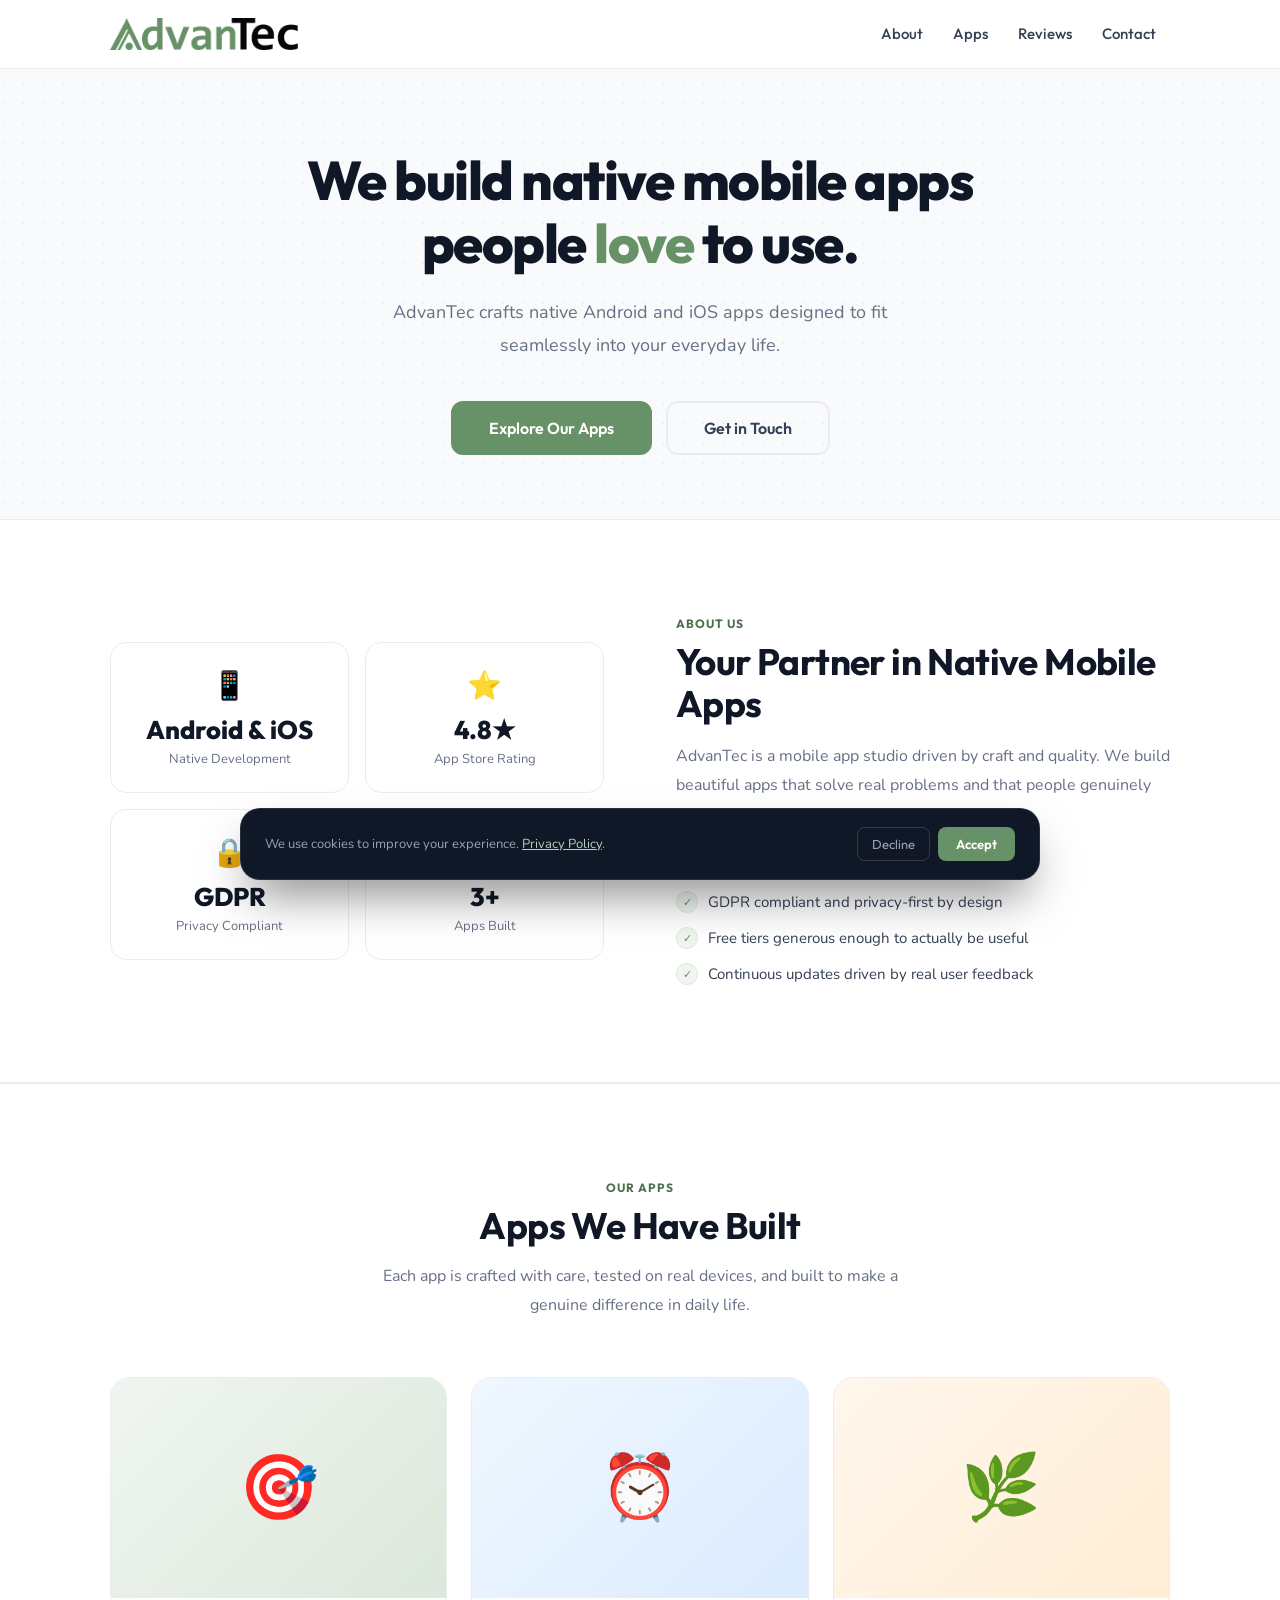
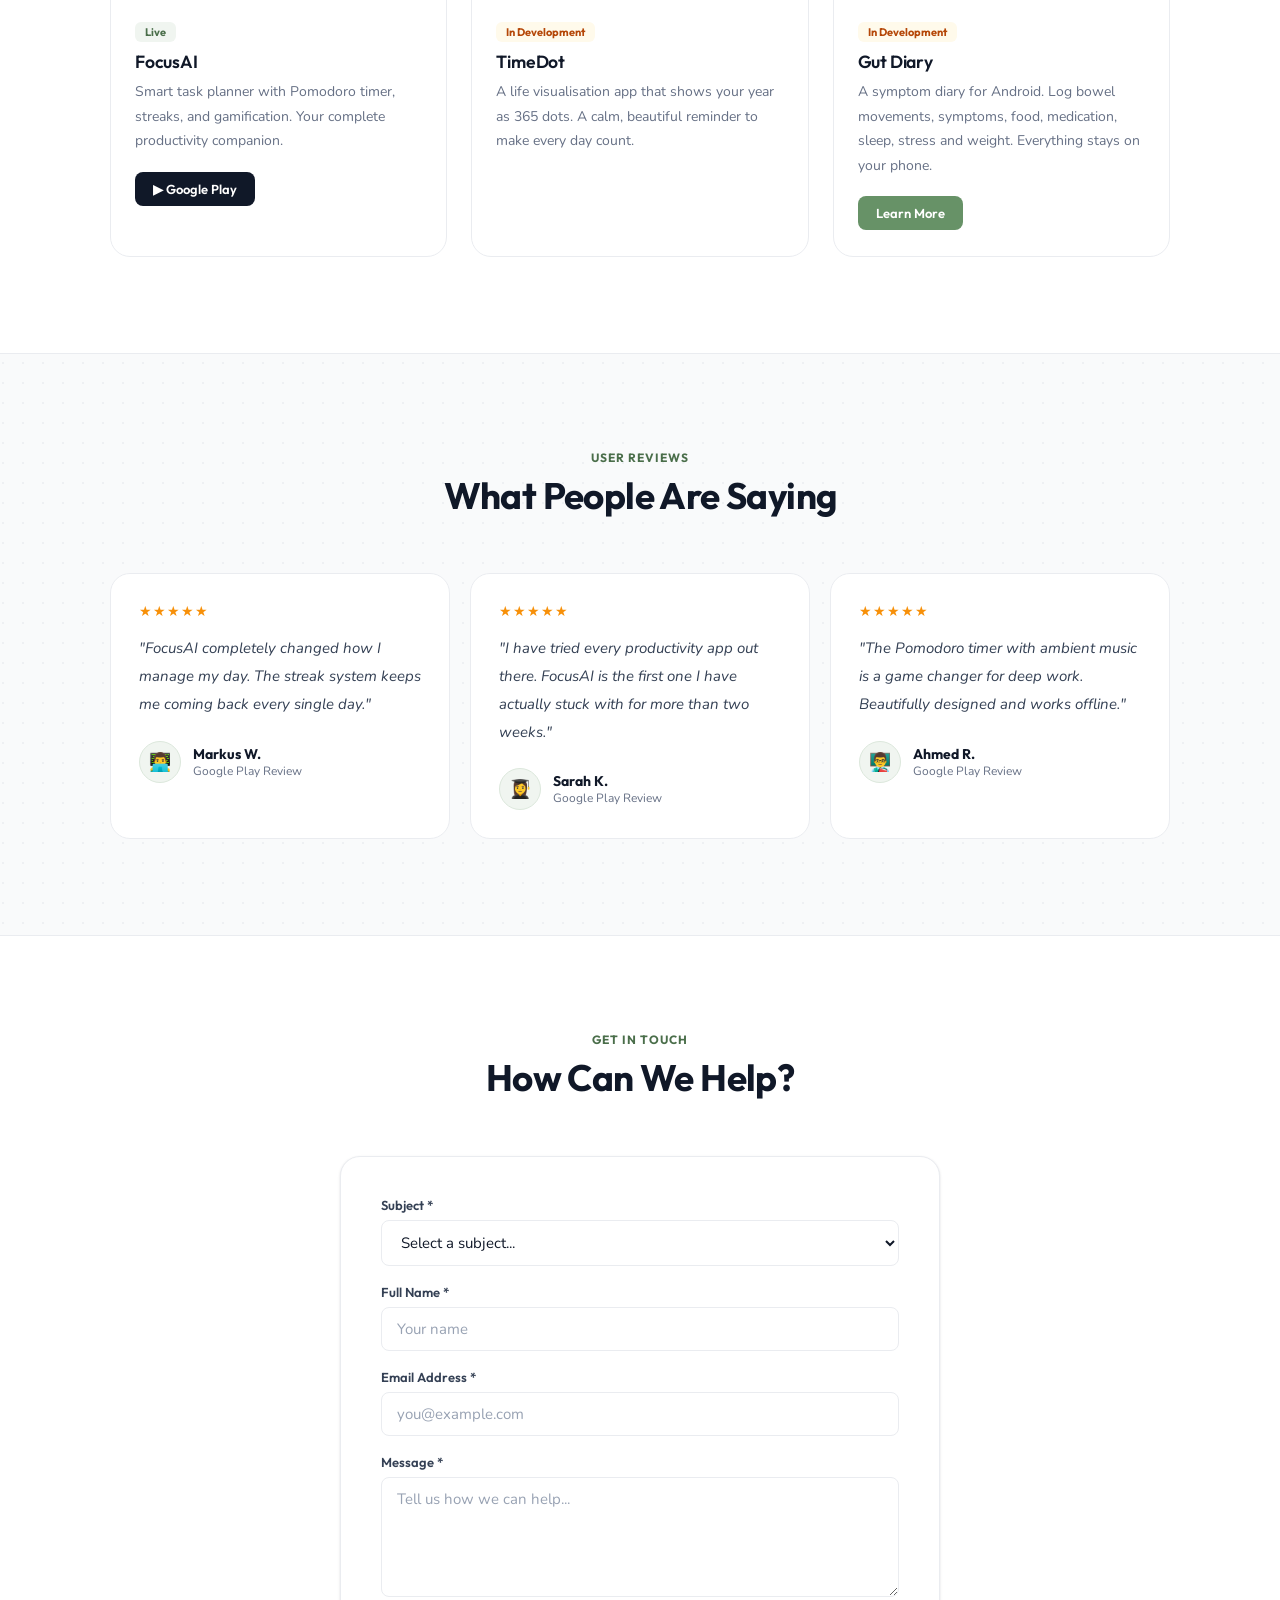
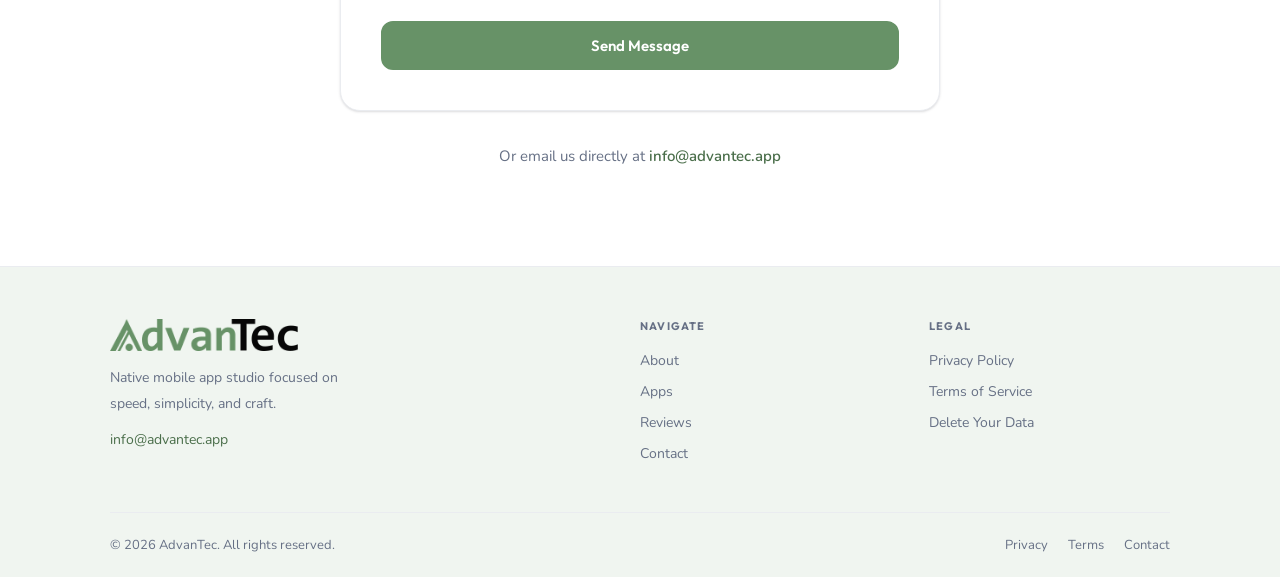
==== index.html @ 4074ecc5 "gutdairy" ====
<!DOCTYPE html>
<html lang="en">
<head>
  <meta charset="UTF-8" />
  <meta name="viewport" content="width=device-width, initial-scale=1.0" />
  <title>AdvanTec — Native Mobile App Development</title>
  <meta name="description" content="AdvanTec builds native Android and iOS mobile apps. From concept to launch, we craft apps people love." />
  <link rel="canonical" href="https://advantec.app/" />
  <meta property="og:type" content="website" />
  <meta property="og:url" content="https://advantec.app/" />
  <meta property="og:title" content="AdvanTec — Native Mobile App Development" />
  <meta property="og:description" content="We build native Android and iOS mobile apps people love." />
  <meta property="og:image" content="https://advantec.app/assets/images/logo.png" />
  <meta name="twitter:card" content="summary_large_image" />
  <link rel="icon" type="image/svg+xml" href="/assets/images/favicon.svg" />
  <link rel="icon" type="image/png" sizes="192x192" href="/assets/images/logo.png" />
  <link rel="apple-touch-icon" href="/assets/images/logo.png" />
  <meta name="theme-color" content="#679267" />
  <link rel="stylesheet" href="assets/css/style.css" />
</head>
<body>

<nav>
  <div class="container">
    <div class="nav-wrap">
      <a href="/" class="logo">
        <img src="assets/images/logo.png" alt="AdvanTec" class="logo-img" />
      </a>
      <ul class="nav-links">
        <li><a href="#about">About</a></li>
        <li><a href="#apps">Apps</a></li>
        <li><a href="#reviews">Reviews</a></li>
        <li><a href="#contact">Contact</a></li>
      </ul>
      <div class="hamburger" id="hamburger"><span></span><span></span><span></span></div>
    </div>
  </div>
</nav>

<div class="mobile-menu" id="mobile-menu">
  <a href="#about">About</a>
  <a href="#apps">Apps</a>
  <a href="#reviews">Reviews</a>
  <a href="#contact">Contact</a>
</div>

<!-- HERO -->
<section class="hero">
  <div class="container">
    <div class="hero-inner">
      <h1 class="fade-up">We build native mobile apps<br>people <em>love</em> to use.</h1>
      <p class="hero-sub fade-up d1">AdvanTec crafts native Android and iOS apps designed to fit seamlessly into your everyday life.</p>
      <div class="hero-actions fade-up d2">
        <a href="#apps" class="btn btn-green btn-lg">Explore Our Apps</a>
        <a href="#contact" class="btn btn-outline btn-lg">Get in Touch</a>
      </div>
    </div>
  </div>
</section>

<!-- ABOUT -->
<section id="about" class="section about-section">
  <div class="container">
    <div class="about-row">
      <div class="slide-in-left">
        <div class="about-visual">
          <div class="about-stat reveal rd1">
            <div class="about-stat-icon">📱</div>
            <div class="about-stat-num">Android & iOS</div>
            <div class="about-stat-label">Native Development</div>
          </div>
          <div class="about-stat reveal rd2">
            <div class="about-stat-icon">⭐</div>
            <div class="about-stat-num">4.8★</div>
            <div class="about-stat-label">App Store Rating</div>
          </div>
          <div class="about-stat reveal rd3">
            <div class="about-stat-icon">🔒</div>
            <div class="about-stat-num">GDPR</div>
            <div class="about-stat-label">Privacy Compliant</div>
          </div>
          <div class="about-stat reveal rd4">
            <div class="about-stat-icon">🚀</div>
            <div class="about-stat-num">3+</div>
            <div class="about-stat-label">Apps Built</div>
          </div>
        </div>
      </div>
      <div class="slide-in-right">
        <span class="section-tag">About Us</span>
        <h2>Your Partner in Native Mobile Apps</h2>
        <p style="margin-top:16px;">AdvanTec is a mobile app studio driven by craft and quality. We build beautiful apps that solve real problems and that people genuinely love using every day.</p>
        <ul class="about-list">
          <li>Native mobile development for Android and iOS</li>
          <li>GDPR compliant and privacy-first by design</li>
          <li>Free tiers generous enough to actually be useful</li>
          <li>Continuous updates driven by real user feedback</li>
        </ul>
      </div>
    </div>
  </div>
</section>

<!-- APPS -->
<section id="apps" class="section" style="background:var(--white);border-top:1px solid var(--border);">
  <div class="container">
    <div class="section-center">
      <span class="section-tag">Our Apps</span>
      <h2>Apps We Have Built</h2>
      <p>Each app is crafted with care, tested on real devices, and built to make a genuine difference in daily life.</p>
    </div>
    <div class="portfolio-grid">

      <div class="portfolio-card reveal rd1">
        <div class="portfolio-img">
          <div class="portfolio-img-placeholder" style="background:linear-gradient(135deg,#f0f5f0,#dce8dc);">🎯</div>
          <div class="portfolio-overlay">
            <a href="https://play.google.com/store/apps/dev?id=AdvanTec" target="_blank" rel="noopener" class="portfolio-link">View on Play Store</a>
          </div>
        </div>
        <div class="portfolio-info">
          <div class="portfolio-badge live">Live</div>
          <h3>FocusAI</h3>
          <p>Smart task planner with Pomodoro timer, streaks, and gamification. Your complete productivity companion.</p>
          <a href="https://play.google.com/store/apps/dev?id=AdvanTec" target="_blank" rel="noopener" class="portfolio-store-btn">▶ Google Play</a>
        </div>
      </div>

      <div class="portfolio-card reveal rd2">
        <div class="portfolio-img">
          <div class="portfolio-img-placeholder" style="background:linear-gradient(135deg,#EFF8FF,#DBEAFE);">⏰</div>
          <div class="portfolio-overlay">
            <span class="portfolio-link">Coming Soon</span>
          </div>
        </div>
        <div class="portfolio-info">
          <div class="portfolio-badge soon">In Development</div>
          <h3>TimeDot</h3>
          <p>A life visualisation app that shows your year as 365 dots. A calm, beautiful reminder to make every day count.</p>
        </div>
      </div>

      <div class="portfolio-card reveal rd3">
        <div class="portfolio-img">
          <div class="portfolio-img-placeholder" style="background:linear-gradient(135deg,#FFF7ED,#FFEDD5);">🌿</div>
          <div class="portfolio-overlay">
            <span class="portfolio-link">Coming Soon</span>
          </div>
        </div>
        <div class="portfolio-info">
          <div class="portfolio-badge soon">In Development</div>
          <h3>Gut Diary</h3>
          <p>A symptom diary for Android. Log bowel movements, symptoms, food, medication, sleep, stress and weight. Everything stays on your phone.</p>
          <a href="/gut-diary/" class="portfolio-store-btn" style="background:var(--green);">Learn More</a>
        </div>
      </div>

    </div>
  </div>
</section>

<!-- REVIEWS -->
<section id="reviews" class="section" style="border-top:1px solid var(--border);">
  <div class="container">
    <div class="section-center">
      <span class="section-tag">User Reviews</span>
      <h2>What People Are Saying</h2>
    </div>
    <div class="reviews-grid">
      <div class="review-card reveal rd1">
        <div class="review-stars">★★★★★</div>
        <p class="review-text">"FocusAI completely changed how I manage my day. The streak system keeps me coming back every single day."</p>
        <div class="review-author">
          <div class="review-avatar">👨‍💻</div>
          <div><div class="review-name">Markus W.</div><div class="review-role">Google Play Review</div></div>
        </div>
      </div>
      <div class="review-card reveal rd2">
        <div class="review-stars">★★★★★</div>
        <p class="review-text">"I have tried every productivity app out there. FocusAI is the first one I have actually stuck with for more than two weeks."</p>
        <div class="review-author">
          <div class="review-avatar">👩‍🎓</div>
          <div><div class="review-name">Sarah K.</div><div class="review-role">Google Play Review</div></div>
        </div>
      </div>
      <div class="review-card reveal rd3">
        <div class="review-stars">★★★★★</div>
        <p class="review-text">"The Pomodoro timer with ambient music is a game changer for deep work. Beautifully designed and works offline."</p>
        <div class="review-author">
          <div class="review-avatar">👨‍🏫</div>
          <div><div class="review-name">Ahmed R.</div><div class="review-role">Google Play Review</div></div>
        </div>
      </div>
    </div>
  </div>
</section>

<!-- CONTACT -->
<section id="contact" class="section" style="background:var(--white);border-top:1px solid var(--border);">
  <div class="container">
    <div class="section-center">
      <span class="section-tag">Get in Touch</span>
      <h2>How Can We Help?</h2>
    </div>
    <div class="contact-grid" style="grid-template-columns:1fr;max-width:600px;margin:0 auto;">
      <div class="form-box reveal rd1">
        <form data-form="contact" action="https://formspree.io/f/xbgjgobg" method="POST" novalidate>
          <div class="form-group">
            <label class="form-label">Subject *</label>
            <select class="form-control" name="topic" required>
              <option value="">Select a subject...</option>
              <option value="Hire Us - App Development">Hire Us to Develop Your App</option>
              <option value="App Support / Query">Contact Us Regarding Our App</option>
              <option value="Bug Report">Report a Bug</option>
              <option value="General Inquiry">General Inquiry</option>
            </select>
          </div>
          <div class="form-group">
            <label class="form-label">Full Name *</label>
            <input class="form-control" type="text" name="name" placeholder="Your name" required />
          </div>
          <div class="form-group">
            <label class="form-label">Email Address *</label>
            <input class="form-control" type="email" name="email" placeholder="you@example.com" required />
          </div>
          <div class="form-group">
            <label class="form-label">Message *</label>
            <textarea class="form-control" name="message" placeholder="Tell us how we can help..." required></textarea>
          </div>
          <button type="submit" class="btn btn-green" style="width:100%;justify-content:center;padding:13px;">Send Message</button>
          <div class="form-success">Message sent! We will reply within 1 business day.</div>
        </form>
      </div>
    </div>
    <p style="text-align:center;margin-top:32px;font-size:15px;">Or email us directly at <a href="mailto:info@advantec.app" style="color:var(--green-dark);font-weight:600;">info@advantec.app</a></p>
  </div>
</section>

<!-- FOOTER -->
<footer>
  <div class="container">
    <div class="footer-grid">
      <div class="footer-brand">
        <div class="logo"><img src="assets/images/logo.png" alt="AdvanTec" class="logo-img" /></div>
        <p>Native mobile app studio focused on speed, simplicity, and craft.</p>
        <a href="mailto:info@advantec.app" class="footer-email-link">info@advantec.app</a>
      </div>
      <div class="footer-col">
        <h5>Navigate</h5>
        <ul>
          <li><a href="#about">About</a></li>
          <li><a href="#apps">Apps</a></li>
          <li><a href="#reviews">Reviews</a></li>
          <li><a href="#contact">Contact</a></li>
        </ul>
      </div>
      <div class="footer-col">
        <h5>Legal</h5>
        <ul>
          <li><a href="privacy.html">Privacy Policy</a></li>
          <li><a href="terms.html">Terms of Service</a></li>
          <li><a href="delete-data.html">Delete Your Data</a></li>
        </ul>
      </div>
    </div>
    <div class="footer-bottom">
      <p>&copy; 2026 AdvanTec. All rights reserved.</p>
      <div class="footer-links">
        <a href="privacy.html">Privacy</a>
        <a href="terms.html">Terms</a>
        <a href="#contact">Contact</a>
      </div>
    </div>
  </div>
</footer>

<div class="cookie-banner hidden" id="cookie-banner">
  <p class="cookie-text">We use cookies to improve your experience. <a href="privacy.html">Privacy Policy</a>.</p>
  <div class="cookie-actions">
    <button class="cookie-decline" id="cookie-decline">Decline</button>
    <button class="cookie-accept" id="cookie-accept">Accept</button>
  </div>
</div>
<button class="back-to-top" id="back-to-top" aria-label="Back to top">↑</button>
<script src="assets/js/main.js"></script>
</body>
</html>
---- assets/css/style.css ----
@import url('https://fonts.googleapis.com/css2?family=Outfit:wght@300;400;500;600;700;800;900&family=Nunito:wght@300;400;500;600&display=swap');

:root {
  --green:      #679267;
  --green-dark: #4a6e4a;
  --green-50:   #f0f5f0;
  --green-100:  #dce8dc;
  --green-200:  #b5d1b5;
  --white:      #FFFFFF;
  --gray-50:    #F9FAFB;
  --gray-100:   #F2F4F7;
  --gray-200:   #EAECF0;
  --gray-300:   #D0D5DD;
  --gray-400:   #98A2B3;
  --gray-500:   #667085;
  --gray-700:   #344054;
  --gray-900:   #101828;
  --text:       #101828;
  --text-2:     #344054;
  --muted:      #667085;
  --border:     #EAECF0;
  --shadow:     0 1px 3px rgba(16,24,40,.1), 0 1px 2px rgba(16,24,40,.06);
  --shadow-md:  0 4px 8px -2px rgba(16,24,40,.1), 0 2px 4px -2px rgba(16,24,40,.06);
  --shadow-lg:  0 12px 16px -4px rgba(16,24,40,.08), 0 4px 6px -2px rgba(16,24,40,.03);
  --shadow-xl:  0 20px 24px -4px rgba(16,24,40,.08);
  --font-h: 'Outfit', sans-serif;
  --font-b: 'Nunito', sans-serif;
  --ease: .22s cubic-bezier(.4,0,.2,1);
  --r: 12px;
  --r-lg: 20px;
}

*, *::before, *::after { box-sizing: border-box; margin: 0; padding: 0; }
html { scroll-behavior: smooth; }
body {
  font-family: var(--font-b); color: var(--text); background: var(--gray-50); -webkit-font-smoothing: antialiased; overflow-x: hidden;
  background-image: url("data:image/svg+xml,%3Csvg width='20' height='20' viewBox='0 0 20 20' xmlns='http://www.w3.org/2000/svg'%3E%3Cg fill='%2394a3b8' fill-opacity='0.15' fill-rule='evenodd'%3E%3Ccircle cx='3' cy='3' r='1'/%3E%3C/g%3E%3C/svg%3E");
}
a { text-decoration: none; color: inherit; }
button { cursor: pointer; border: none; background: none; font-family: inherit; }
img { max-width: 100%; height: auto; display: block; }
ul { list-style: none; }

h1, h2, h3, h4 { font-family: var(--font-h); line-height: 1.15; }
h1 { font-size: clamp(2.2rem, 5vw, 3.4rem); font-weight: 800; letter-spacing: -1.5px; }
h2 { font-size: clamp(1.6rem, 3vw, 2.3rem); font-weight: 700; letter-spacing: -.6px; }
h3 { font-size: 1.15rem; font-weight: 600; letter-spacing: -.2px; }
p  { color: var(--muted); line-height: 1.85; }

.container { max-width: 1140px; margin: 0 auto; padding: 0 40px; }
.section    { padding: 96px 0; }

/* BUTTONS */
.btn {
  display: inline-flex; align-items: center; gap: 7px;
  font-family: var(--font-h); font-weight: 600; font-size: 15px;
  padding: 12px 26px; border-radius: var(--r);
  border: 2px solid transparent; transition: var(--ease); white-space: nowrap;
}
.btn-lg { padding: 15px 36px; font-size: 16px; }
.btn-green { background: var(--green); color: #fff; border-color: var(--green); }
.btn-green:hover { background: var(--green-dark); border-color: var(--green-dark); transform: translateY(-1px); box-shadow: 0 6px 18px rgba(103,146,103,.28); }
.btn-outline { background: transparent; color: var(--text-2); border-color: var(--border); }
.btn-outline:hover { background: var(--gray-50); border-color: var(--gray-300); transform: translateY(-1px); }
.btn-ghost-white { background: rgba(255,255,255,.12); color: #fff; border-color: rgba(255,255,255,.3); }
.btn-ghost-white:hover { background: rgba(255,255,255,.22); border-color: rgba(255,255,255,.5); }
.btn-white { background: #fff; color: var(--text); border-color: #fff; }
.btn-white:hover { background: var(--gray-50); transform: translateY(-1px); }
.btn-sm { padding: 8px 18px; font-size: 13px; }
.nav-download { white-space: nowrap; }

/* KEY POINTS (delete-data page) */
.key-points { background: var(--green-50); border: 1px solid var(--green-100); border-radius: var(--r); padding: 24px 28px; margin: 28px 0 12px; }
.key-points h3 { color: var(--green-dark); margin-bottom: 12px; }
.key-points ul { padding-left: 20px; list-style: disc; }
.key-points li { color: var(--text-2); line-height: 1.8; font-size: 15px; }

/* SECTION TAG */
.section-tag {
  font-family: var(--font-h); font-size: 12px; font-weight: 700;
  color: var(--green-dark); text-transform: uppercase;
  letter-spacing: 1px; margin-bottom: 10px; display: block;
}
.section-center { text-align: center; margin-bottom: 56px; }
.section-center p { max-width: 520px; margin: 14px auto 0; }

/* NAV */
nav {
  position: sticky; top: 0; z-index: 200;
  background: rgba(255,255,255,.96);
  backdrop-filter: blur(16px);
  border-bottom: 1px solid var(--border);
  transition: box-shadow var(--ease);
}
nav.scrolled { box-shadow: var(--shadow); }
.nav-wrap { display: flex; align-items: center; justify-content: space-between; height: 68px; }
.logo { display: flex; align-items: center; gap: 10px; }
.logo-mark { width: 36px; height: 36px; background: var(--green); border-radius: 9px; display: flex; align-items: center; justify-content: center; font-family: var(--font-h); font-weight: 900; font-size: 13px; color: #fff; letter-spacing: -.5px; flex-shrink: 0; }
.logo-img { height: 32px; width: auto; }
.logo-text { font-family: var(--font-h); font-size: 19px; font-weight: 800; color: var(--text); letter-spacing: -.4px; }
.nav-links { display: flex; align-items: center; gap: 2px; }
.nav-links a { font-family: var(--font-h); font-size: 15px; font-weight: 500; color: var(--text-2); padding: 7px 14px; border-radius: 8px; transition: var(--ease); }
.nav-links a:hover, .nav-links a.active { color: var(--green-dark); background: var(--green-50); }
.hamburger { display: none; flex-direction: column; gap: 5px; padding: 6px; }
.hamburger span { display: block; width: 22px; height: 2px; background: var(--gray-700); border-radius: 2px; transition: var(--ease); }
.hamburger.open span:nth-child(1) { transform: translateY(7px) rotate(45deg); }
.hamburger.open span:nth-child(2) { opacity: 0; }
.hamburger.open span:nth-child(3) { transform: translateY(-7px) rotate(-45deg); }
.mobile-menu { display: none; flex-direction: column; position: fixed; top: 68px; left: 0; right: 0; background: #fff; border-bottom: 1px solid var(--border); padding: 16px 40px 24px; gap: 4px; z-index: 199; box-shadow: var(--shadow-lg); }
.mobile-menu.open { display: flex; }
.mobile-menu a { font-family: var(--font-h); font-size: 16px; font-weight: 500; color: var(--text-2); padding: 11px 14px; border-radius: 8px; transition: var(--ease); }
.mobile-menu a:hover { color: var(--green-dark); background: var(--green-50); }

/* HERO */
.hero { padding: 80px 0 64px; }
.hero-inner { max-width: 680px; margin: 0 auto; text-align: center; }
.hero h1 { margin-bottom: 22px; }
.hero h1 em { color: var(--green); font-style: normal; }
.hero-sub { font-size: 18px; line-height: 1.8; margin: 0 auto 40px; max-width: 540px; }
.hero-actions { display: flex; gap: 14px; flex-wrap: wrap; justify-content: center; }

/* SKETCH BORDER (Clixade style) */
.sketch-border {
  border: 2px solid #e2e8f0; border-radius: 1rem;
  box-shadow: 4px 4px 0px 0px #f1f5f9; transition: all 0.2s ease;
}
.sketch-border:hover {
  transform: translate(-2px, -2px);
  box-shadow: 6px 6px 0px 0px var(--green);
  border-color: var(--green);
}

/* ABOUT SECTION */
.about-section { background: var(--white); border-top: 1px solid var(--border); border-bottom: 1px solid var(--border); }
.about-row { display: grid; grid-template-columns: 1fr 1fr; gap: 72px; align-items: center; }
.about-list { display: flex; flex-direction: column; gap: 12px; margin-top: 24px; }
.about-list li { display: flex; align-items: flex-start; gap: 10px; font-size: 15px; color: var(--text-2); line-height: 1.6; }
.about-list li::before { content: '✓'; width: 22px; height: 22px; background: var(--green-50); border: 1px solid var(--green-100); border-radius: 50%; display: flex; align-items: center; justify-content: center; font-size: 11px; color: var(--green); flex-shrink: 0; margin-top: 1px; }

/* ABOUT VISUAL */
.about-visual { display: grid; grid-template-columns: 1fr 1fr; gap: 16px; }
.about-stat {
  background: var(--white); border: 1px solid var(--border); border-radius: 16px;
  padding: 24px; text-align: center; transition: var(--ease);
}
.about-stat:hover { border-color: var(--green-100); box-shadow: var(--shadow-md); }
.about-stat-icon { font-size: 28px; margin-bottom: 8px; }
.about-stat-num { font-family: var(--font-h); font-size: 1.6rem; font-weight: 800; color: var(--text); }
.about-stat-label { font-size: 13px; color: var(--muted); margin-top: 4px; }

/* PORTFOLIO */
.portfolio-grid { display: grid; grid-template-columns: repeat(3, 1fr); gap: 24px; }
.portfolio-card { background: #fff; border: 1px solid var(--border); border-radius: 20px; overflow: hidden; transition: var(--ease); }
.portfolio-card:hover { border-color: var(--green-100); box-shadow: var(--shadow-xl); transform: translateY(-4px); }
.portfolio-img { position: relative; overflow: hidden; height: 220px; }
.portfolio-img img { width: 100%; height: 100%; object-fit: cover; display: block; transition: transform 0.4s ease; }
.portfolio-card:hover .portfolio-img img { transform: scale(1.04); }
.portfolio-img-placeholder { width: 100%; height: 100%; display: flex; align-items: center; justify-content: center; font-size: 64px; }
.portfolio-overlay { position: absolute; inset: 0; background: rgba(103,146,103,0.85); display: flex; align-items: center; justify-content: center; opacity: 0; transition: opacity 0.3s ease; }
.portfolio-card:hover .portfolio-overlay { opacity: 1; }
.portfolio-link { color: #fff; font-family: var(--font-h); font-size: 14px; font-weight: 700; padding: 10px 22px; border: 2px solid rgba(255,255,255,0.6); border-radius: 8px; transition: var(--ease); }
.portfolio-link:hover { background: rgba(255,255,255,0.15); }
.portfolio-info { padding: 22px 24px 26px; }
.portfolio-badge { display: inline-block; font-size: 11px; font-weight: 700; font-family: var(--font-h); padding: 3px 10px; border-radius: 6px; margin-bottom: 10px; }
.portfolio-badge.live { background: var(--green-50); color: var(--green-dark); }
.portfolio-badge.soon { background: #FFFAEB; color: #B54708; }
.portfolio-info h3 { font-size: 1.1rem; margin-bottom: 8px; }
.portfolio-info p { font-size: 14px; line-height: 1.75; margin-bottom: 18px; }
.portfolio-store-btn { display: inline-flex; align-items: center; gap: 8px; background: var(--gray-900); color: #fff; border: none; border-radius: 8px; padding: 9px 18px; font-family: var(--font-h); font-size: 13px; font-weight: 600; transition: var(--ease); }
.portfolio-store-btn:hover { background: var(--green-dark); transform: translateY(-1px); box-shadow: 0 4px 12px rgba(103,146,103,0.3); }

/* REVIEWS */
.reviews-grid { display: grid; grid-template-columns: repeat(3, 1fr); gap: 20px; }
.review-card { background: var(--white); border: 1px solid var(--border); border-radius: var(--r-lg); padding: 28px; transition: var(--ease); }
.review-card:hover { border-color: var(--green-100); box-shadow: var(--shadow-md); }
.review-stars { color: #F79009; font-size: 14px; letter-spacing: 1px; margin-bottom: 14px; }
.review-text { font-size: 15px; line-height: 1.85; color: var(--text-2); margin-bottom: 22px; font-style: italic; }
.review-author { display: flex; align-items: center; gap: 12px; }
.review-avatar { width: 42px; height: 42px; border-radius: 50%; background: var(--green-50); border: 1.5px solid var(--green-100); display: flex; align-items: center; justify-content: center; font-size: 18px; }
.review-name { font-family: var(--font-h); font-size: 14px; font-weight: 700; color: var(--text); }
.review-role { font-size: 12px; color: var(--muted); }

/* CONTACT */
.contact-grid { display: grid; grid-template-columns: 1fr 1fr; gap: 32px; }
.form-box { background: #fff; border: 1px solid var(--border); border-radius: var(--r-lg); padding: 40px; box-shadow: var(--shadow); }
.form-box-title { font-family: var(--font-h); font-size: 1.2rem; font-weight: 700; color: var(--text); margin-bottom: 6px; }
.form-box-sub { font-size: 14px; color: var(--muted); margin-bottom: 28px; }
.form-group { margin-bottom: 18px; }
.form-label { display: block; font-size: 13px; font-weight: 600; color: var(--text-2); margin-bottom: 7px; font-family: var(--font-h); }
.form-control { width: 100%; padding: 11px 15px; background: #fff; border: 1.5px solid var(--border); border-radius: 8px; color: var(--text); font-size: 15px; font-family: var(--font-b); transition: var(--ease); }
.form-control:focus { outline: none; border-color: var(--green); box-shadow: 0 0 0 3px var(--green-50); }
.form-control::placeholder { color: var(--gray-400); }
textarea.form-control { resize: vertical; min-height: 120px; }
.form-success { display: none; margin-top: 14px; padding: 13px 16px; background: var(--green-50); border: 1px solid var(--green-100); border-radius: 8px; font-size: 14px; color: var(--green-dark); font-weight: 500; }

/* FOOTER */
footer { background: var(--green-50); color: var(--text); padding: 52px 0 0; border-top: 1px solid var(--border); }
.footer-grid { display: grid; grid-template-columns: 2fr 1fr 1fr; gap: 48px; padding-bottom: 48px; }
.footer-brand p { font-size: 14px; color: var(--muted); margin-top: 14px; line-height: 1.8; max-width: 260px; }
.footer-email-link { display: inline-flex; align-items: center; gap: 7px; font-size: 14px; color: var(--green-dark); margin-top: 14px; transition: var(--ease); }
.footer-email-link:hover { color: var(--green); }
.footer-col h5 { font-family: var(--font-h); font-size: 11px; font-weight: 700; color: var(--muted); text-transform: uppercase; letter-spacing: 1.2px; margin-bottom: 16px; }
.footer-col ul { display: flex; flex-direction: column; gap: 9px; }
.footer-col ul a { font-size: 14px; color: var(--gray-500); transition: color var(--ease); }
.footer-col ul a:hover { color: var(--green-dark); }
.footer-bottom { border-top: 1px solid var(--border); padding: 20px 0; display: flex; justify-content: space-between; align-items: center; flex-wrap: wrap; gap: 12px; }
.footer-bottom p { font-size: 13px; color: var(--muted); }
.footer-links { display: flex; gap: 20px; }
.footer-links a { font-size: 13px; color: var(--gray-500); transition: color var(--ease); }
.footer-links a:hover { color: var(--green-dark); }

/* COOKIE */
.cookie-banner { position: fixed; bottom: 20px; left: 50%; transform: translateX(-50%); width: calc(100% - 40px); max-width: 800px; background: var(--gray-900); border: 1px solid rgba(255,255,255,.1); border-radius: var(--r-lg); padding: 18px 24px; display: flex; align-items: center; gap: 20px; box-shadow: 0 24px 48px -12px rgba(0,0,0,.5); z-index: 9999; flex-wrap: wrap; animation: slideUp .4s ease both; }
.cookie-banner.hidden { display: none; }
@keyframes slideUp { from { opacity: 0; transform: translate(-50%, 16px); } to { opacity: 1; transform: translate(-50%, 0); } }
.cookie-text { flex: 1; font-size: 13px; color: var(--gray-400); min-width: 180px; line-height: 1.7; }
.cookie-text a { color: var(--green-200); text-decoration: underline; }
.cookie-actions { display: flex; gap: 8px; flex-shrink: 0; }
.cookie-accept { background: var(--green); color: #fff; border: none; border-radius: 8px; padding: 8px 18px; font-family: var(--font-h); font-size: 13px; font-weight: 600; cursor: pointer; transition: var(--ease); }
.cookie-accept:hover { background: var(--green-dark); }
.cookie-decline { background: transparent; color: var(--gray-400); border: 1px solid rgba(255,255,255,.15); border-radius: 8px; padding: 8px 14px; font-family: var(--font-h); font-size: 13px; cursor: pointer; transition: var(--ease); }
.cookie-decline:hover { color: #fff; }

/* BACK TO TOP */
.back-to-top { position: fixed; bottom: 24px; right: 24px; width: 44px; height: 44px; background: var(--green); color: #fff; border-radius: 50%; border: none; font-size: 18px; cursor: pointer; box-shadow: 0 4px 14px rgba(103,146,103,.4); z-index: 500; opacity: 0; pointer-events: none; transform: translateY(8px); transition: opacity .3s ease, transform .3s ease, background var(--ease); display: flex; align-items: center; justify-content: center; }
.back-to-top.visible { opacity: 1; pointer-events: all; transform: translateY(0); }
.back-to-top:hover { background: var(--green-dark); transform: translateY(-2px); }

/* ANIMATIONS */
.reveal { opacity: 0; transform: translateY(28px); transition: opacity .6s ease, transform .6s ease; }
.reveal.visible { opacity: 1; transform: translateY(0); }
.rd1 { transition-delay: .06s; } .rd2 { transition-delay: .12s; } .rd3 { transition-delay: .18s; } .rd4 { transition-delay: .24s; }
.fade-up { animation: fadeUp .7s cubic-bezier(.4,0,.2,1) both; }
.d1 { animation-delay: .08s; } .d2 { animation-delay: .16s; } .d3 { animation-delay: .24s; }
@keyframes fadeUp { from { opacity: 0; transform: translateY(28px); } to { opacity: 1; transform: translateY(0); } }

/* SLIDE-IN ANIMATIONS (Clixade style about) */
.slide-in-left { opacity: 0; transform: translateX(-40px); transition: opacity .7s ease, transform .7s ease; }
.slide-in-right { opacity: 0; transform: translateX(40px); transition: opacity .7s ease, transform .7s ease; }
.slide-in-left.visible, .slide-in-right.visible { opacity: 1; transform: translateX(0); }

/* LEGAL PAGES */
.legal { max-width: 800px; margin: 0 auto; padding: 72px 40px 96px; }
.legal h1 { margin-bottom: 8px; }
.legal .meta { font-size: 14px; color: var(--muted); margin-bottom: 48px; display: block; }
.legal h2 { font-size: 1.2rem; margin-top: 44px; margin-bottom: 12px; padding-top: 32px; border-top: 1px solid var(--border); }
.legal h3 { font-size: 1rem; font-weight: 600; margin-top: 20px; margin-bottom: 8px; color: var(--text); }
.legal p { font-size: 15px; line-height: 1.9; margin-bottom: 12px; }
.legal ul { padding-left: 20px; margin-bottom: 14px; display: flex; flex-direction: column; gap: 6px; }
.legal li { font-size: 15px; line-height: 1.8; color: var(--muted); }
.legal a { color: var(--green-dark); text-decoration: underline; text-underline-offset: 3px; }
.legal strong { color: var(--text); }

/* DELETE DATA PAGE */
.delete-section { max-width: 680px; margin: 0 auto; }

/* PAGE HERO */
.page-hero { padding: 80px 0 68px; border-bottom: 1px solid var(--border); background: var(--white); }
.page-hero h1 { margin-bottom: 16px; }
.page-hero p { font-size: 17px; max-width: 520px; }

/* RESPONSIVE */
@media (max-width: 1000px) {
  .container { padding: 0 24px; }
  .nav-links { display: none; }
  .hamburger { display: flex; }
  .nav-download { display: none; }
  .about-row { grid-template-columns: 1fr; gap: 40px; }
  .portfolio-grid { grid-template-columns: 1fr 1fr; }
  .reviews-grid { grid-template-columns: 1fr 1fr; }
  .contact-grid { grid-template-columns: 1fr; }
  .footer-grid { grid-template-columns: 1fr 1fr; gap: 32px; }
}
@media (max-width: 640px) {
  .hero { padding: 64px 0 48px; }
  .hero-actions { flex-direction: column; }
  .hero-actions .btn { justify-content: center; }
  .portfolio-grid { grid-template-columns: 1fr; }
  .reviews-grid { grid-template-columns: 1fr; }
  .footer-grid { grid-template-columns: 1fr; }
  .section { padding: 64px 0; }
  .about-visual { grid-template-columns: 1fr 1fr; }
}
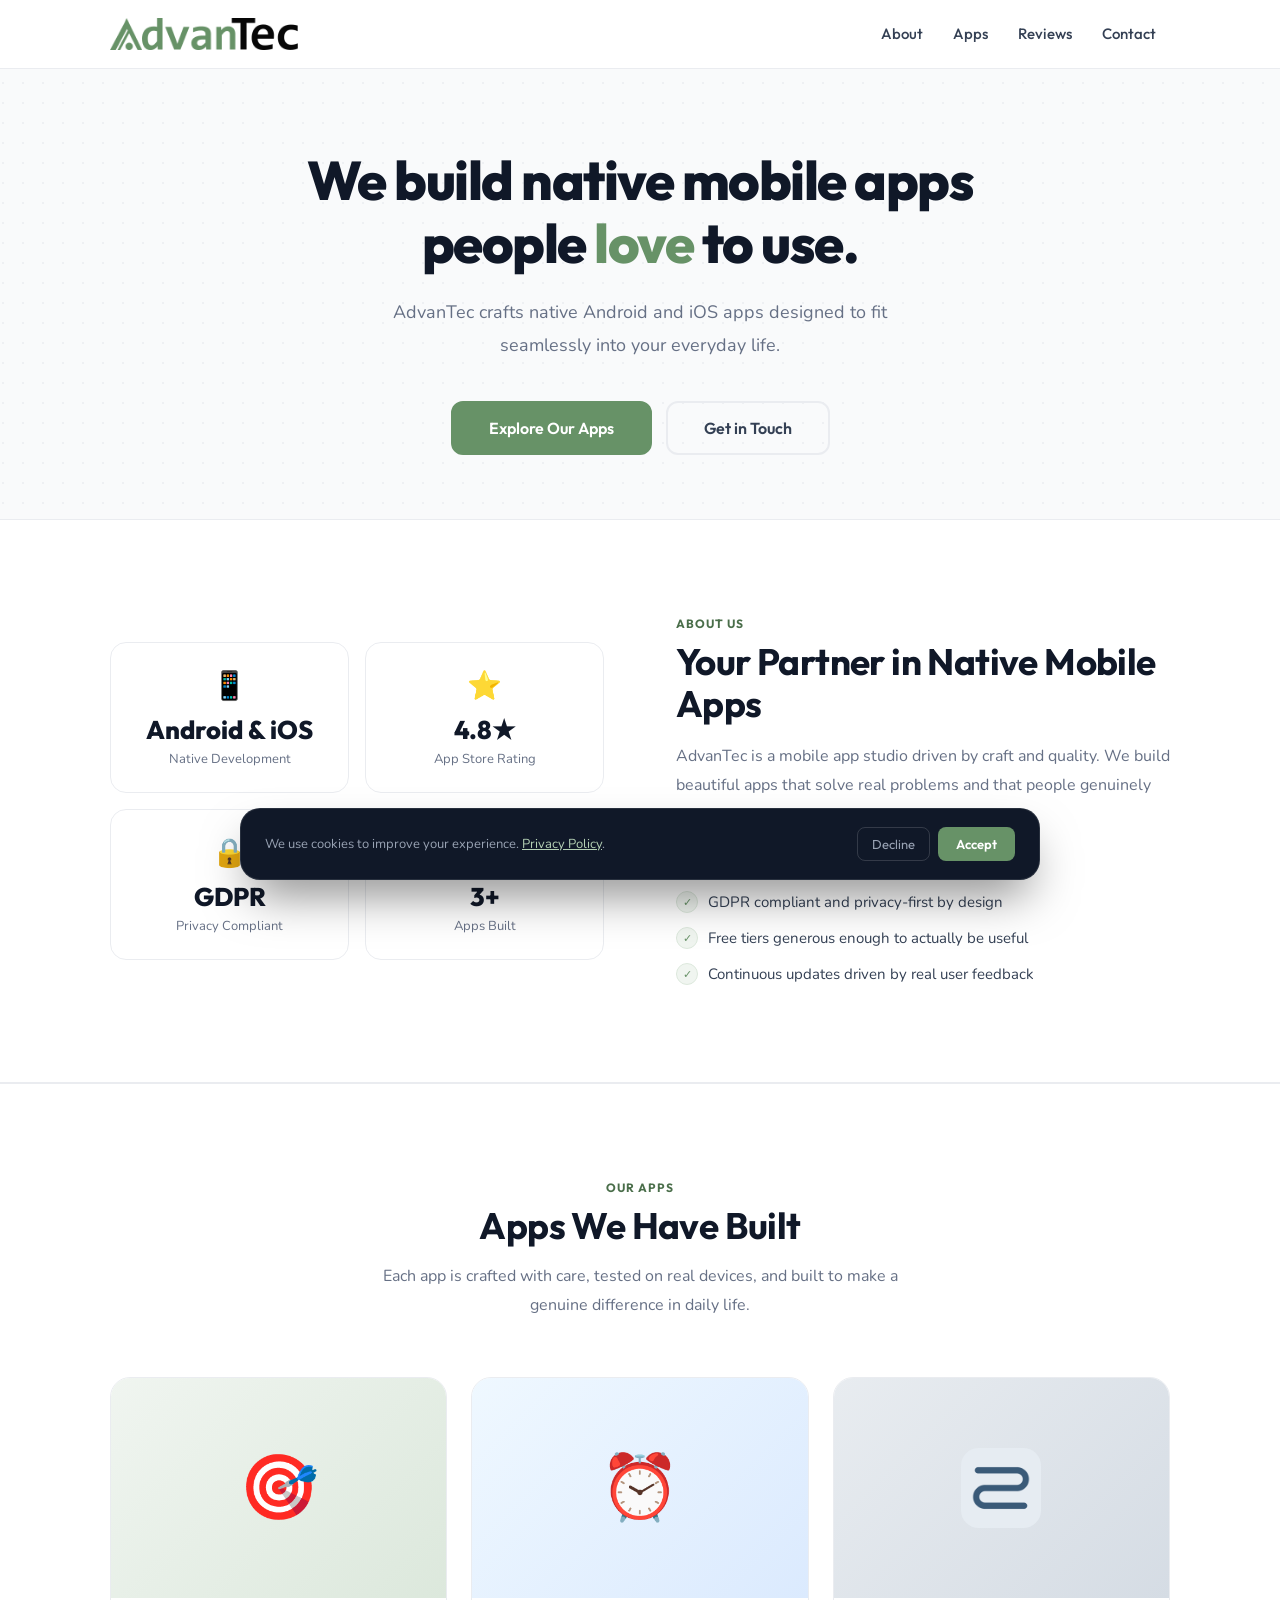
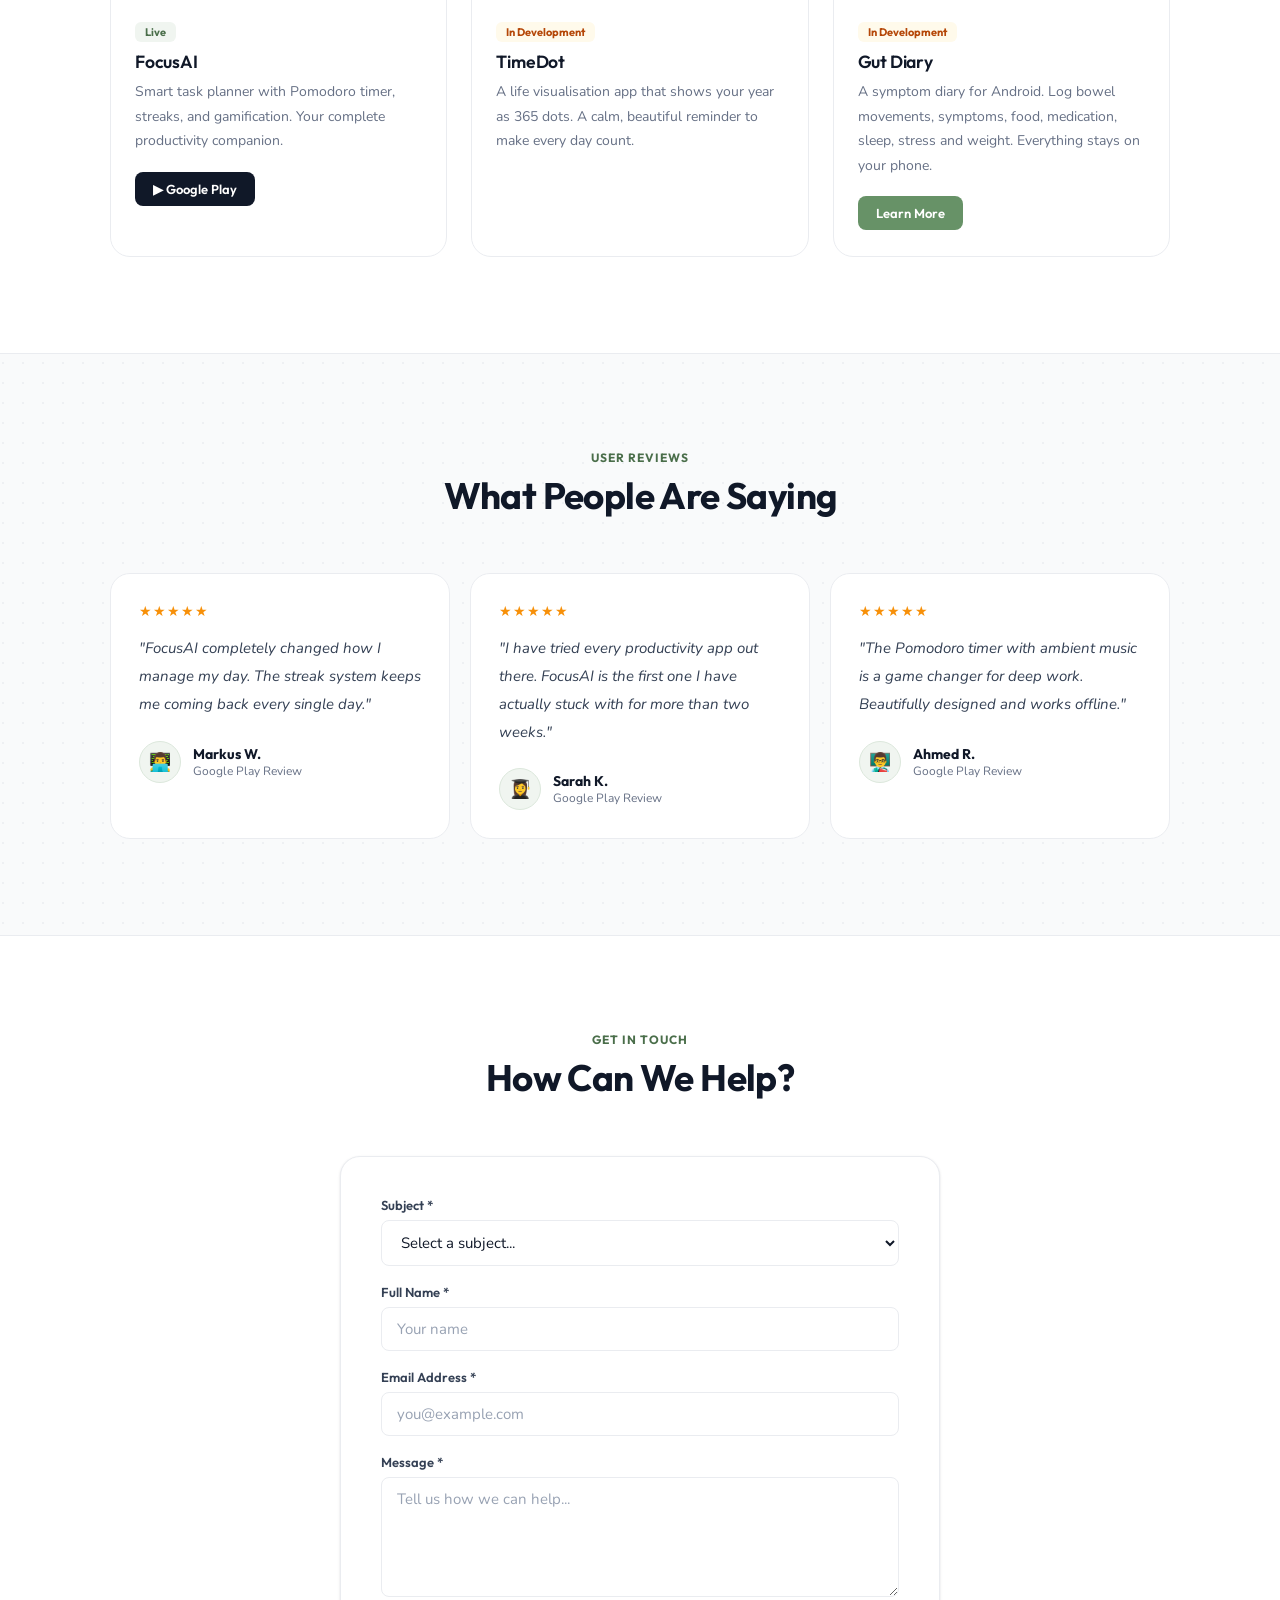
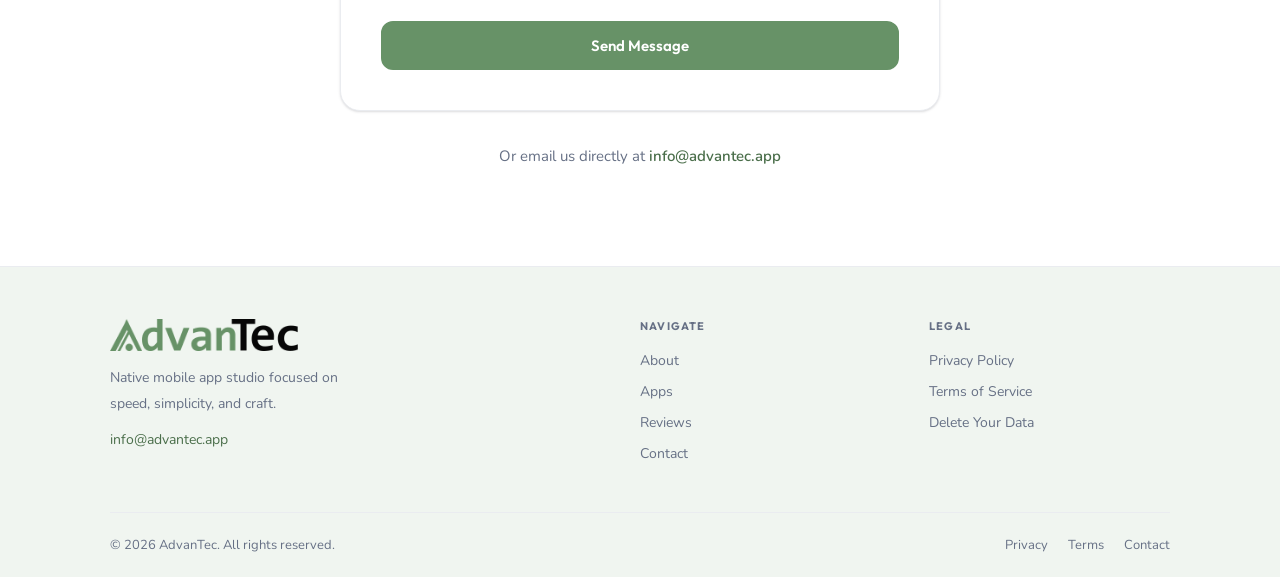
==== commit 953728a0: "privacy policy" ====
--- a/index.html
+++ b/index.html
@@ -142,7 +142,7 @@
 
       <div class="portfolio-card reveal rd3">
         <div class="portfolio-img">
-          <div class="portfolio-img-placeholder" style="background:linear-gradient(135deg,#FFF7ED,#FFEDD5);">🌿</div>
+          <div class="portfolio-img-placeholder" style="background:linear-gradient(135deg,#e8ecf0,#d5dce4);"><img src="/assets/images/gut-diary/icon-192.png" alt="Gut Diary app icon" style="width:80px;height:80px;border-radius:22%;"></div>
           <div class="portfolio-overlay">
             <span class="portfolio-link">Coming Soon</span>
           </div>
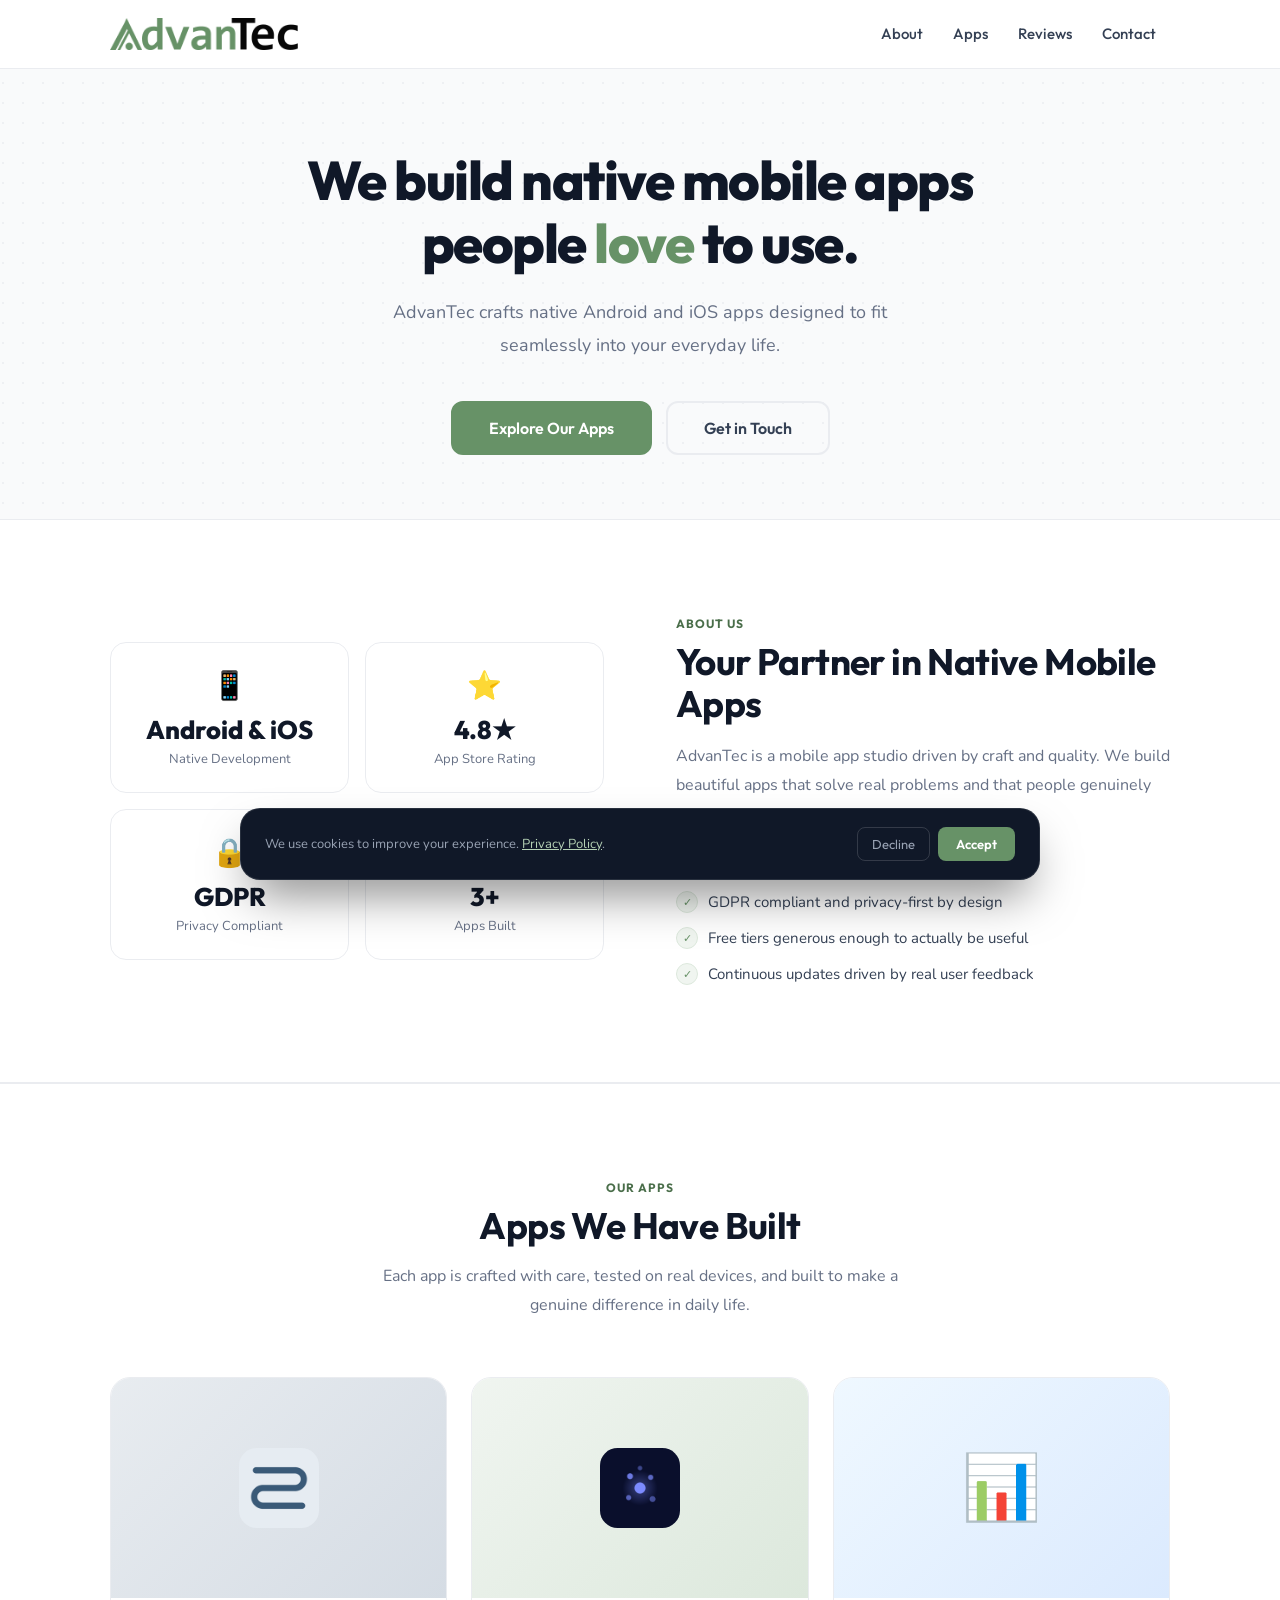
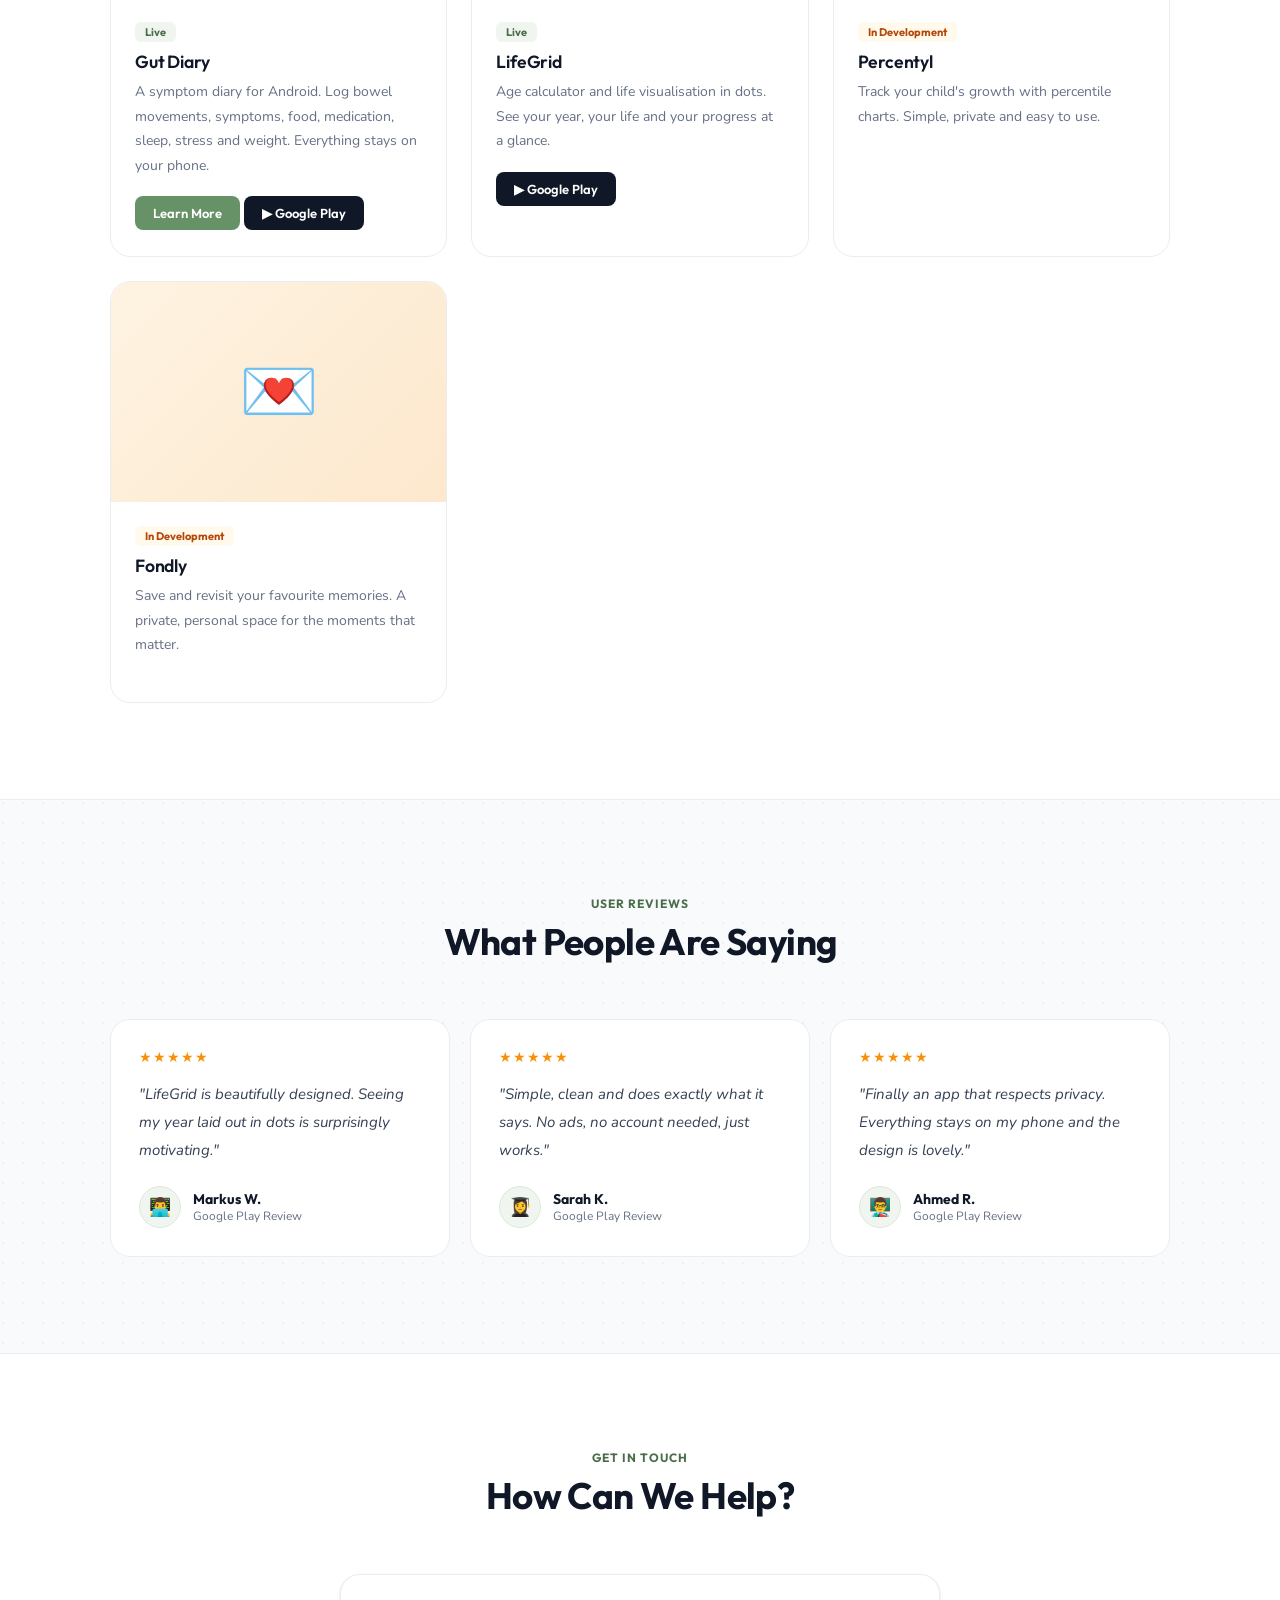
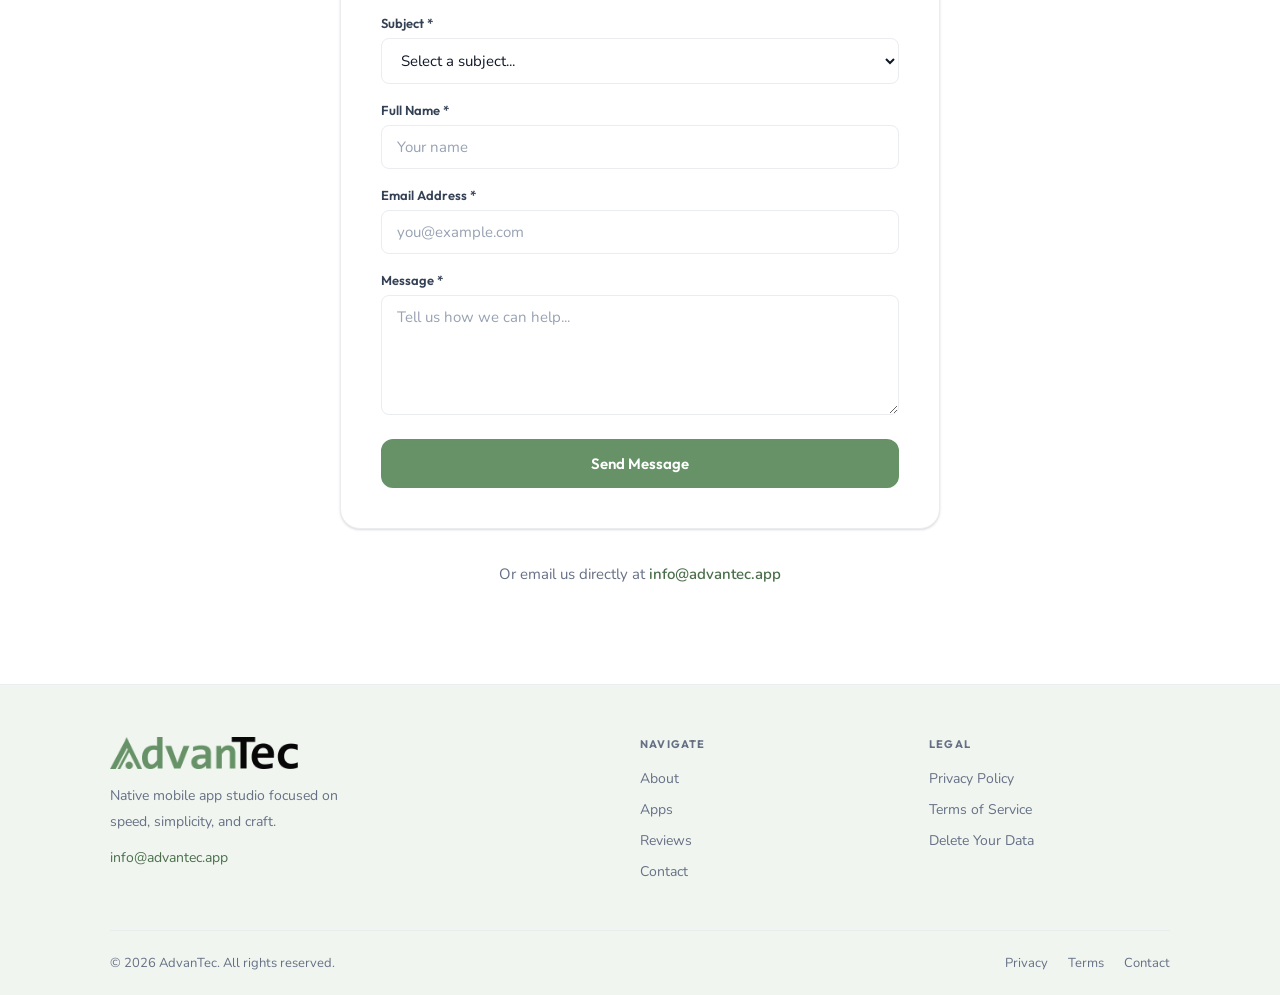
==== commit 83b42a34: "app sequnce" ====
--- a/index.html
+++ b/index.html
@@ -113,45 +113,60 @@
 
       <div class="portfolio-card reveal rd1">
         <div class="portfolio-img">
-          <div class="portfolio-img-placeholder" style="background:linear-gradient(135deg,#f0f5f0,#dce8dc);">🎯</div>
+          <div class="portfolio-img-placeholder" style="background:linear-gradient(135deg,#e8ecf0,#d5dce4);"><img src="/assets/images/gut-diary/icon-192.png" alt="Gut Diary app icon" style="width:80px;height:80px;border-radius:22%;"></div>
           <div class="portfolio-overlay">
-            <a href="https://play.google.com/store/apps/dev?id=AdvanTec" target="_blank" rel="noopener" class="portfolio-link">View on Play Store</a>
+            <a href="https://play.google.com/store/apps/details?id=com.advantec.gutdiary" target="_blank" rel="noopener" class="portfolio-link">View on Play Store</a>
           </div>
         </div>
         <div class="portfolio-info">
           <div class="portfolio-badge live">Live</div>
-          <h3>FocusAI</h3>
-          <p>Smart task planner with Pomodoro timer, streaks, and gamification. Your complete productivity companion.</p>
-          <a href="https://play.google.com/store/apps/dev?id=AdvanTec" target="_blank" rel="noopener" class="portfolio-store-btn">▶ Google Play</a>
-        </div>
-      </div>
-
-      <div class="portfolio-card reveal rd2">
-        <div class="portfolio-img">
-          <div class="portfolio-img-placeholder" style="background:linear-gradient(135deg,#EFF8FF,#DBEAFE);">⏰</div>
-          <div class="portfolio-overlay">
-            <span class="portfolio-link">Coming Soon</span>
-          </div>
-        </div>
-        <div class="portfolio-info">
-          <div class="portfolio-badge soon">In Development</div>
-          <h3>TimeDot</h3>
-          <p>A life visualisation app that shows your year as 365 dots. A calm, beautiful reminder to make every day count.</p>
-        </div>
-      </div>
-
-      <div class="portfolio-card reveal rd3">
-        <div class="portfolio-img">
-          <div class="portfolio-img-placeholder" style="background:linear-gradient(135deg,#e8ecf0,#d5dce4);"><img src="/assets/images/gut-diary/icon-192.png" alt="Gut Diary app icon" style="width:80px;height:80px;border-radius:22%;"></div>
-          <div class="portfolio-overlay">
-            <span class="portfolio-link">Coming Soon</span>
-          </div>
-        </div>
-        <div class="portfolio-info">
-          <div class="portfolio-badge soon">In Development</div>
           <h3>Gut Diary</h3>
           <p>A symptom diary for Android. Log bowel movements, symptoms, food, medication, sleep, stress and weight. Everything stays on your phone.</p>
           <a href="/gut-diary/" class="portfolio-store-btn" style="background:var(--green);">Learn More</a>
+          <a href="https://play.google.com/store/apps/details?id=com.advantec.gutdiary" target="_blank" rel="noopener" class="portfolio-store-btn">▶ Google Play</a>
+        </div>
+      </div>
+
+      <div class="portfolio-card reveal rd2">
+        <div class="portfolio-img">
+          <div class="portfolio-img-placeholder" style="background:linear-gradient(135deg,#f0f5f0,#dce8dc);"><img src="/assets/images/lifegrid/icon-192.png" alt="LifeGrid app icon" style="width:80px;height:80px;border-radius:22%;"></div>
+          <div class="portfolio-overlay">
+            <a href="https://play.google.com/store/apps/details?id=com.lifegrid.timedot.app" target="_blank" rel="noopener" class="portfolio-link">View on Play Store</a>
+          </div>
+        </div>
+        <div class="portfolio-info">
+          <div class="portfolio-badge live">Live</div>
+          <h3>LifeGrid</h3>
+          <p>Age calculator and life visualisation in dots. See your year, your life and your progress at a glance.</p>
+          <a href="https://play.google.com/store/apps/details?id=com.lifegrid.timedot.app" target="_blank" rel="noopener" class="portfolio-store-btn">▶ Google Play</a>
+        </div>
+      </div>
+
+      <div class="portfolio-card reveal rd3">
+        <div class="portfolio-img">
+          <div class="portfolio-img-placeholder" style="background:linear-gradient(135deg,#EFF8FF,#DBEAFE);">📊</div>
+          <div class="portfolio-overlay">
+            <span class="portfolio-link">Coming Soon</span>
+          </div>
+        </div>
+        <div class="portfolio-info">
+          <div class="portfolio-badge soon">In Development</div>
+          <h3>Percentyl</h3>
+          <p>Track your child's growth with percentile charts. Simple, private and easy to use.</p>
+        </div>
+      </div>
+
+      <div class="portfolio-card reveal rd4">
+        <div class="portfolio-img">
+          <div class="portfolio-img-placeholder" style="background:linear-gradient(135deg,#FEF3E2,#FDE8CD);">💌</div>
+          <div class="portfolio-overlay">
+            <span class="portfolio-link">Coming Soon</span>
+          </div>
+        </div>
+        <div class="portfolio-info">
+          <div class="portfolio-badge soon">In Development</div>
+          <h3>Fondly</h3>
+          <p>Save and revisit your favourite memories. A private, personal space for the moments that matter.</p>
         </div>
       </div>
 
@@ -169,7 +184,7 @@
     <div class="reviews-grid">
       <div class="review-card reveal rd1">
         <div class="review-stars">★★★★★</div>
-        <p class="review-text">"FocusAI completely changed how I manage my day. The streak system keeps me coming back every single day."</p>
+        <p class="review-text">"LifeGrid is beautifully designed. Seeing my year laid out in dots is surprisingly motivating."</p>
         <div class="review-author">
           <div class="review-avatar">👨‍💻</div>
           <div><div class="review-name">Markus W.</div><div class="review-role">Google Play Review</div></div>
@@ -177,7 +192,7 @@
       </div>
       <div class="review-card reveal rd2">
         <div class="review-stars">★★★★★</div>
-        <p class="review-text">"I have tried every productivity app out there. FocusAI is the first one I have actually stuck with for more than two weeks."</p>
+        <p class="review-text">"Simple, clean and does exactly what it says. No ads, no account needed, just works."</p>
         <div class="review-author">
           <div class="review-avatar">👩‍🎓</div>
           <div><div class="review-name">Sarah K.</div><div class="review-role">Google Play Review</div></div>
@@ -185,7 +200,7 @@
       </div>
       <div class="review-card reveal rd3">
         <div class="review-stars">★★★★★</div>
-        <p class="review-text">"The Pomodoro timer with ambient music is a game changer for deep work. Beautifully designed and works offline."</p>
+        <p class="review-text">"Finally an app that respects privacy. Everything stays on my phone and the design is lovely."</p>
         <div class="review-author">
           <div class="review-avatar">👨‍🏫</div>
           <div><div class="review-name">Ahmed R.</div><div class="review-role">Google Play Review</div></div>
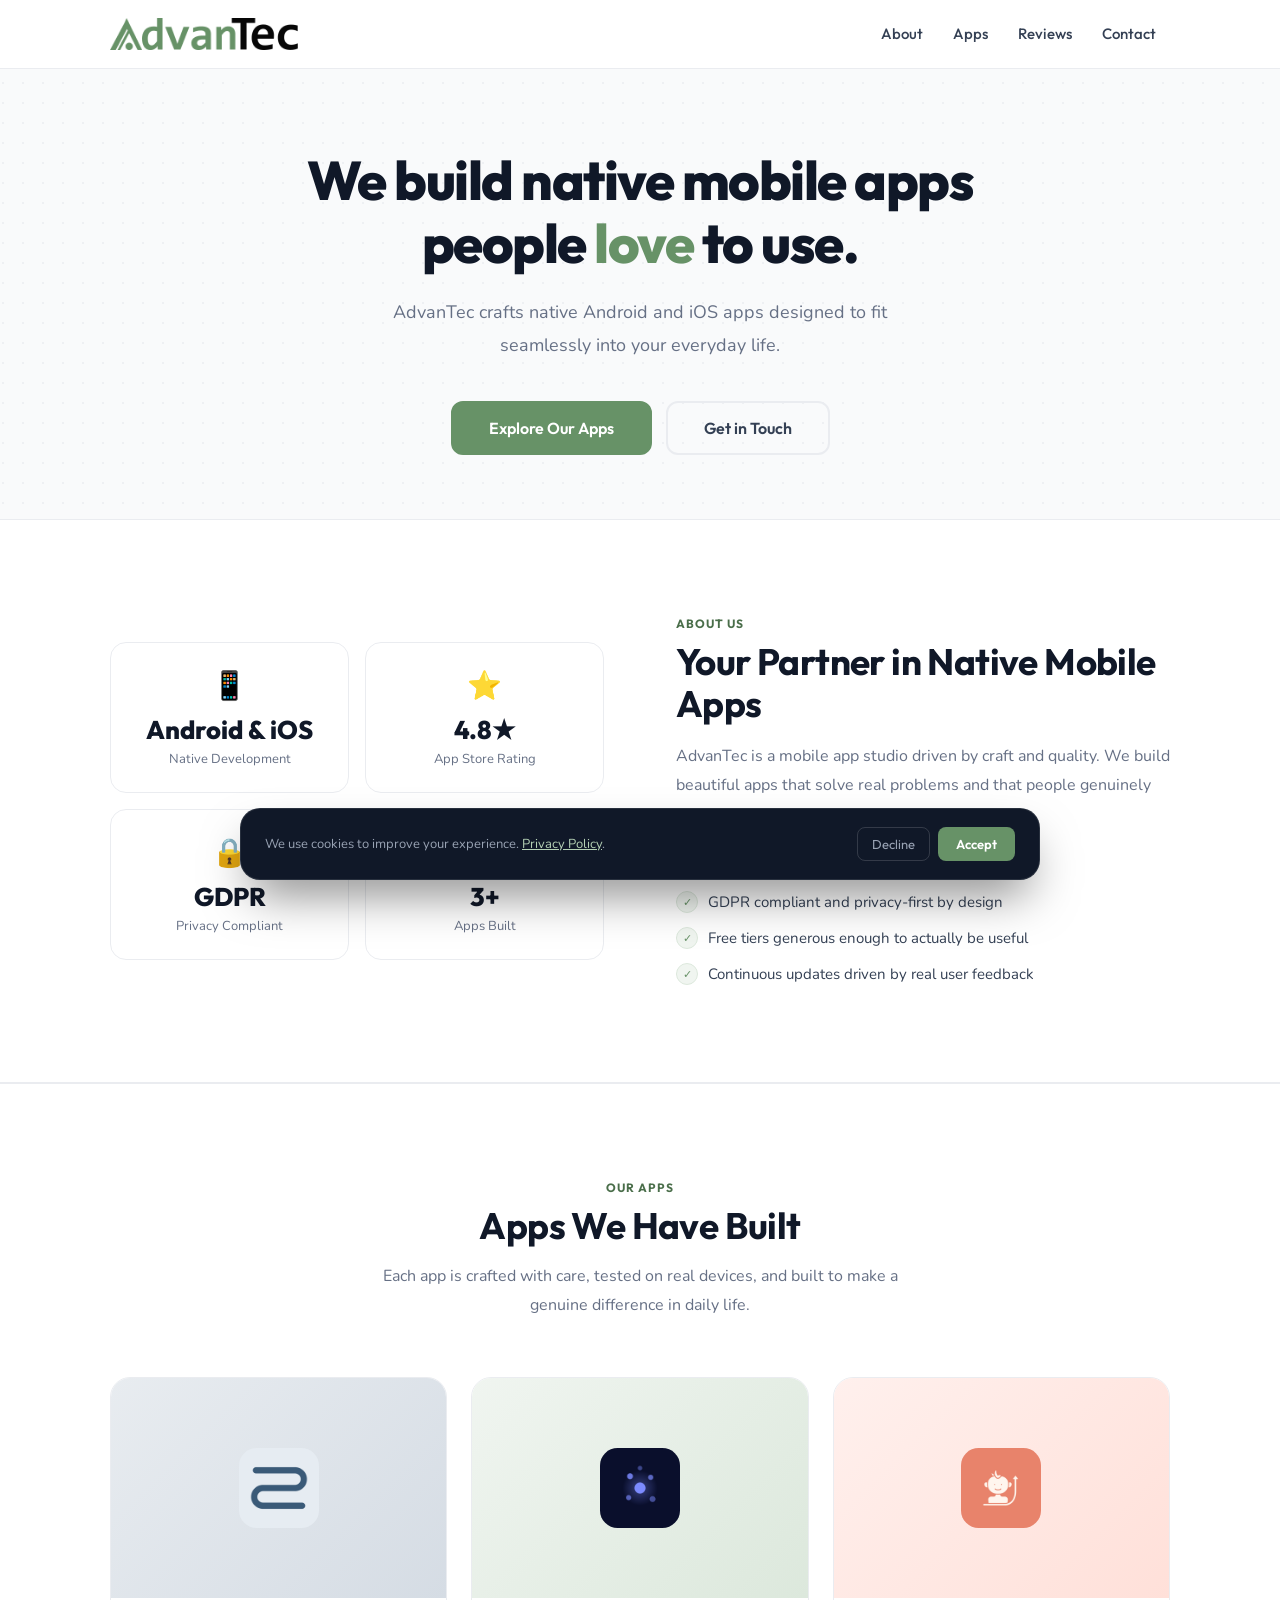
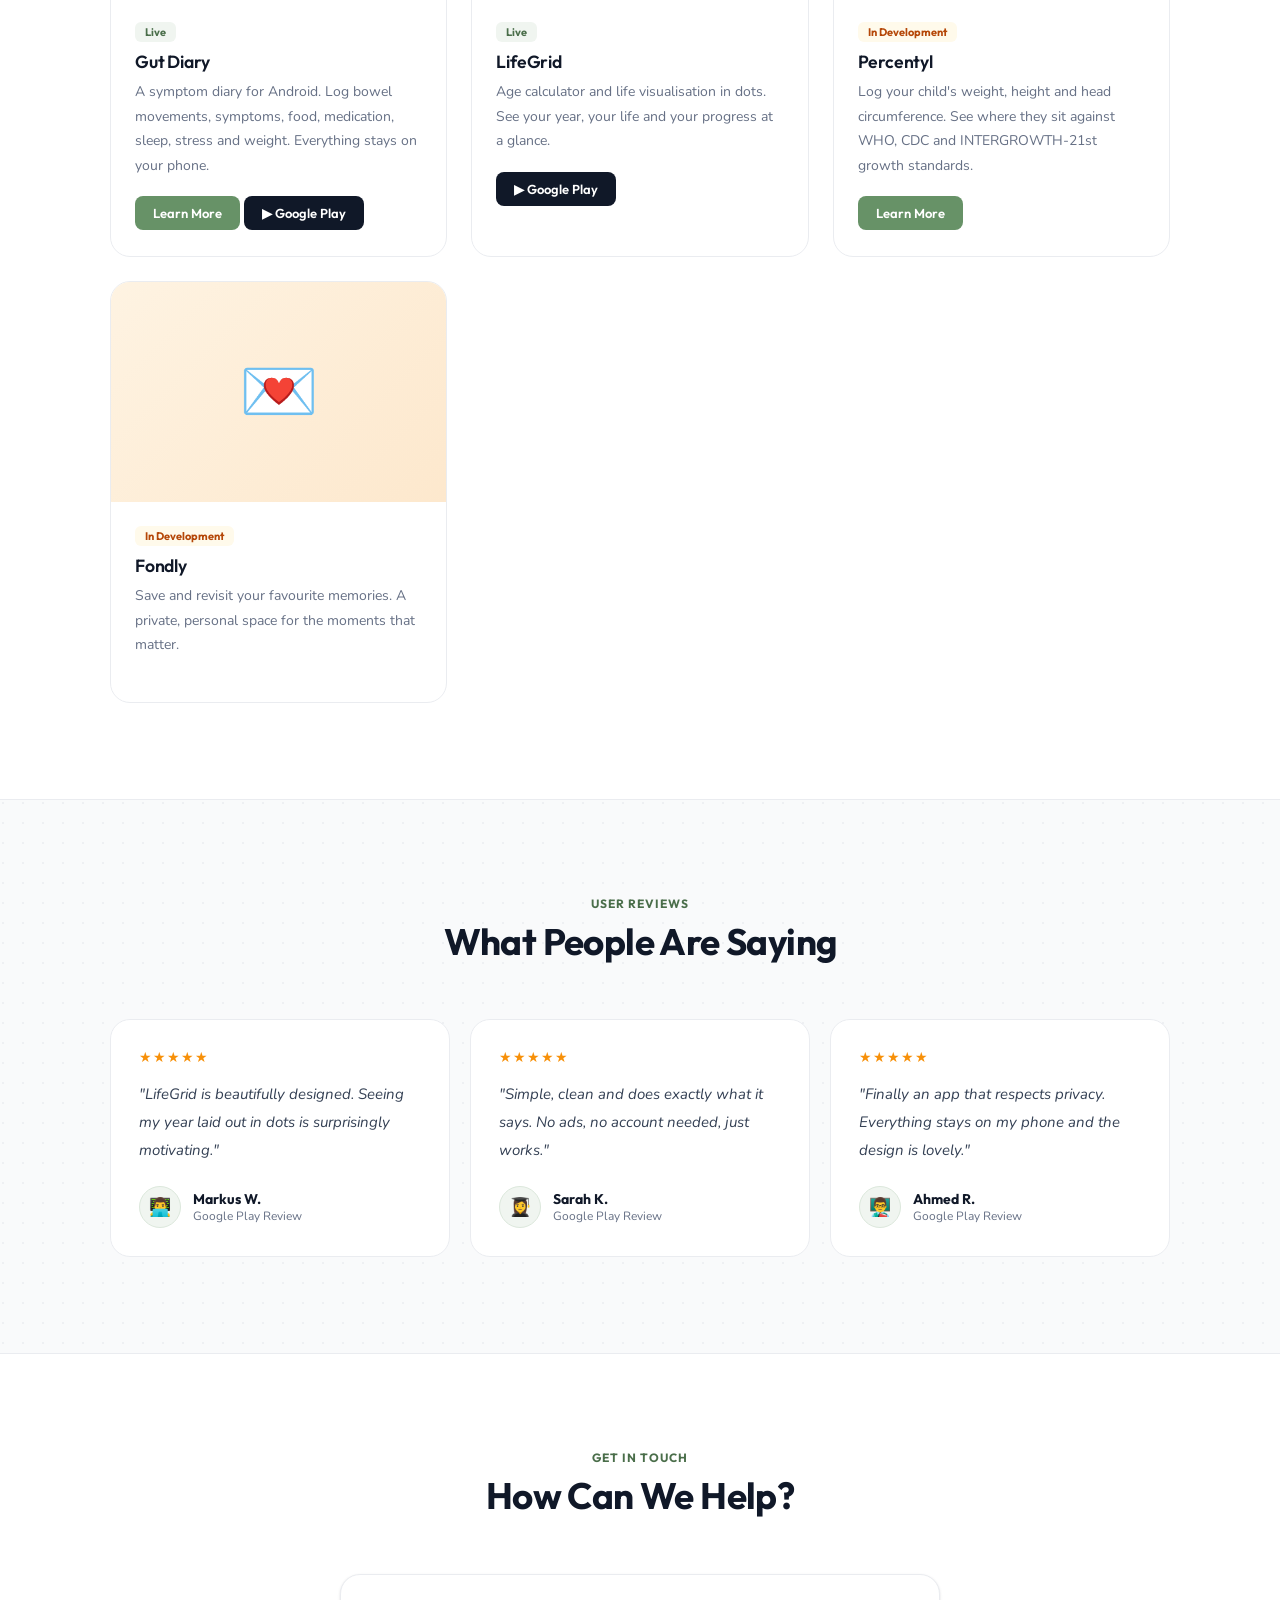
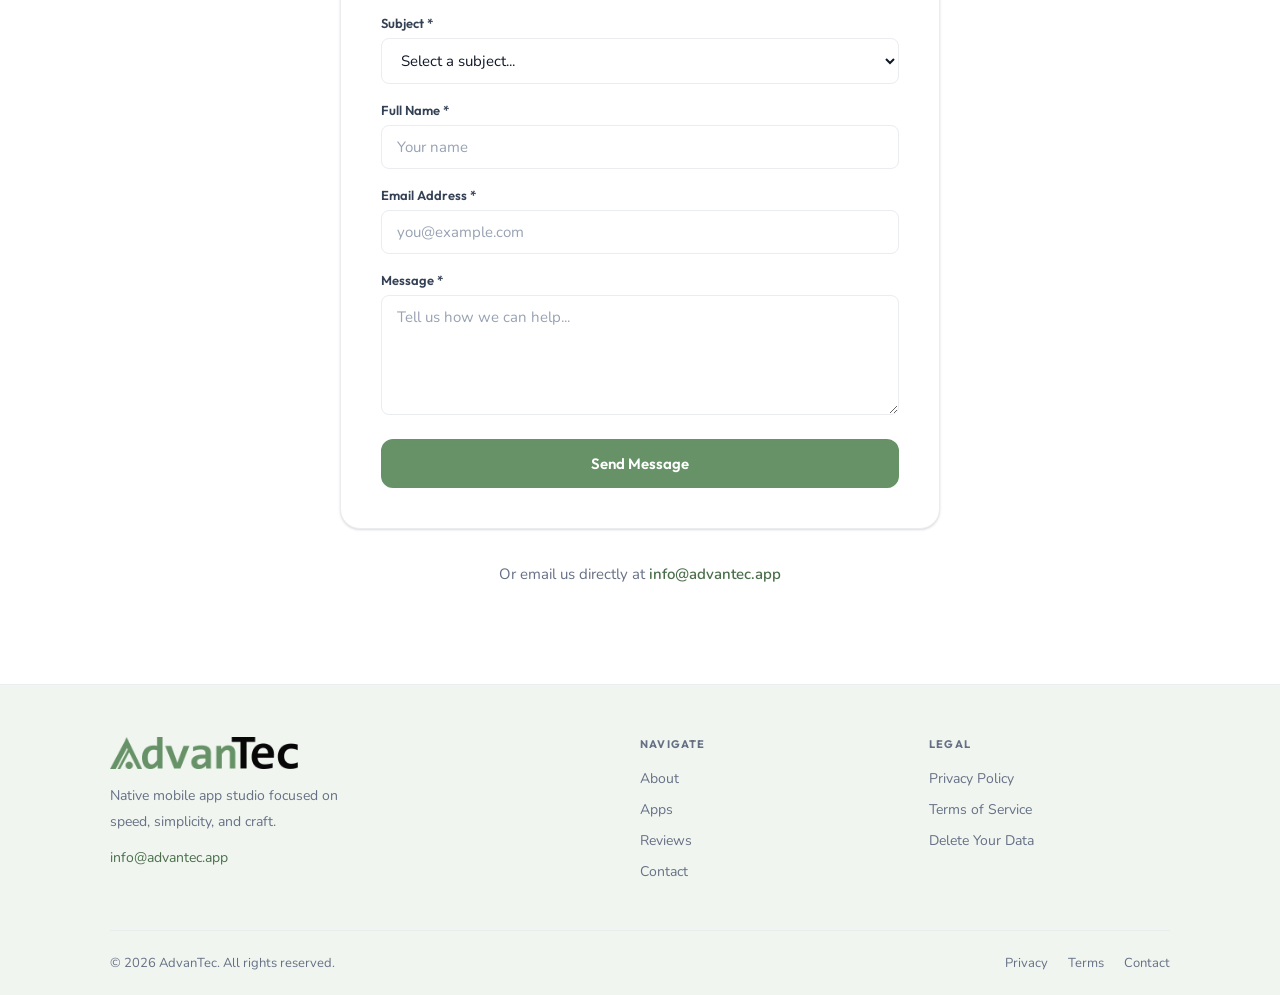
==== commit 0b48ff21: "app sequance" ====
--- a/index.html
+++ b/index.html
@@ -144,7 +144,7 @@
 
       <div class="portfolio-card reveal rd3">
         <div class="portfolio-img">
-          <div class="portfolio-img-placeholder" style="background:linear-gradient(135deg,#EFF8FF,#DBEAFE);">📊</div>
+          <div class="portfolio-img-placeholder" style="background:linear-gradient(135deg,#FFF0ED,#FFE0D9);"><img src="/assets/images/percentyl/icon-192.png" alt="Percentyl app icon" style="width:80px;height:80px;border-radius:22%;"></div>
           <div class="portfolio-overlay">
             <span class="portfolio-link">Coming Soon</span>
           </div>
@@ -152,7 +152,8 @@
         <div class="portfolio-info">
           <div class="portfolio-badge soon">In Development</div>
           <h3>Percentyl</h3>
-          <p>Track your child's growth with percentile charts. Simple, private and easy to use.</p>
+          <p>Log your child's weight, height and head circumference. See where they sit against WHO, CDC and INTERGROWTH-21st growth standards.</p>
+          <a href="/percentyl/" class="portfolio-store-btn" style="background:var(--green);">Learn More</a>
         </div>
       </div>
 
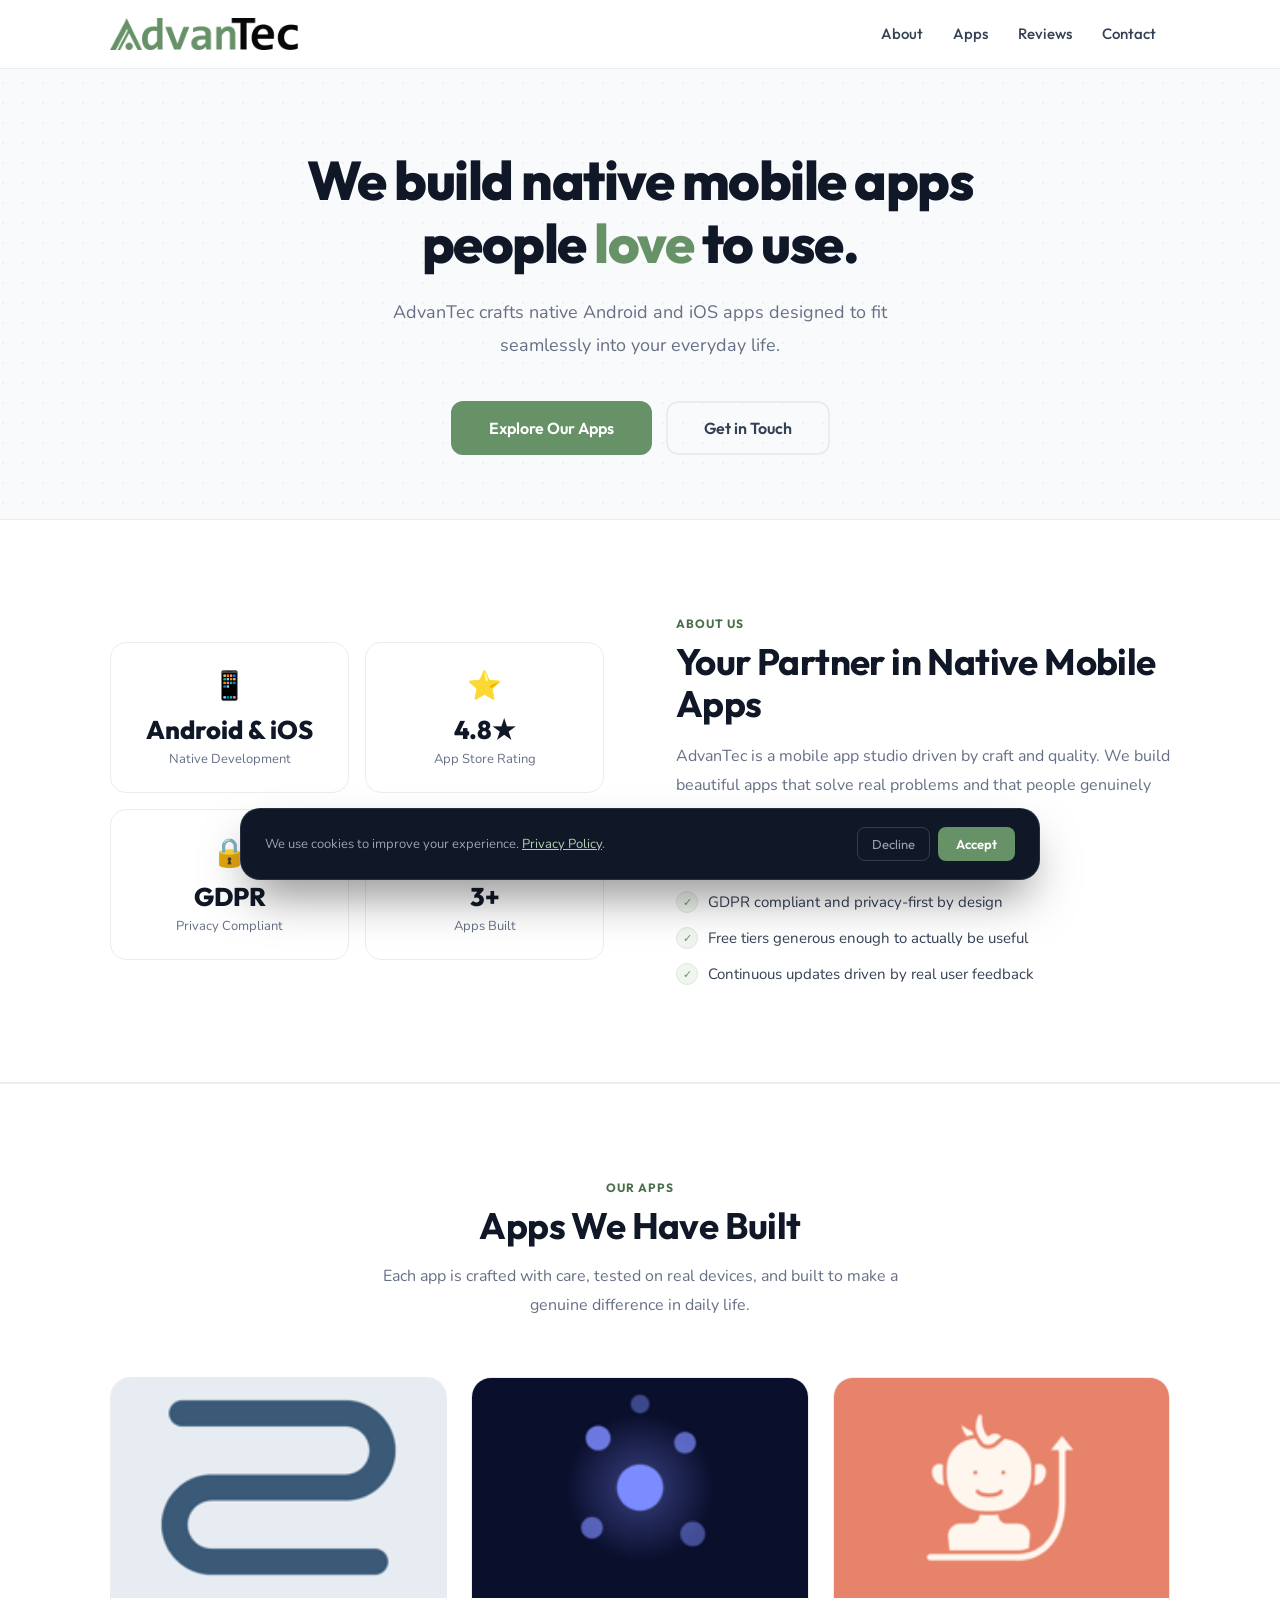
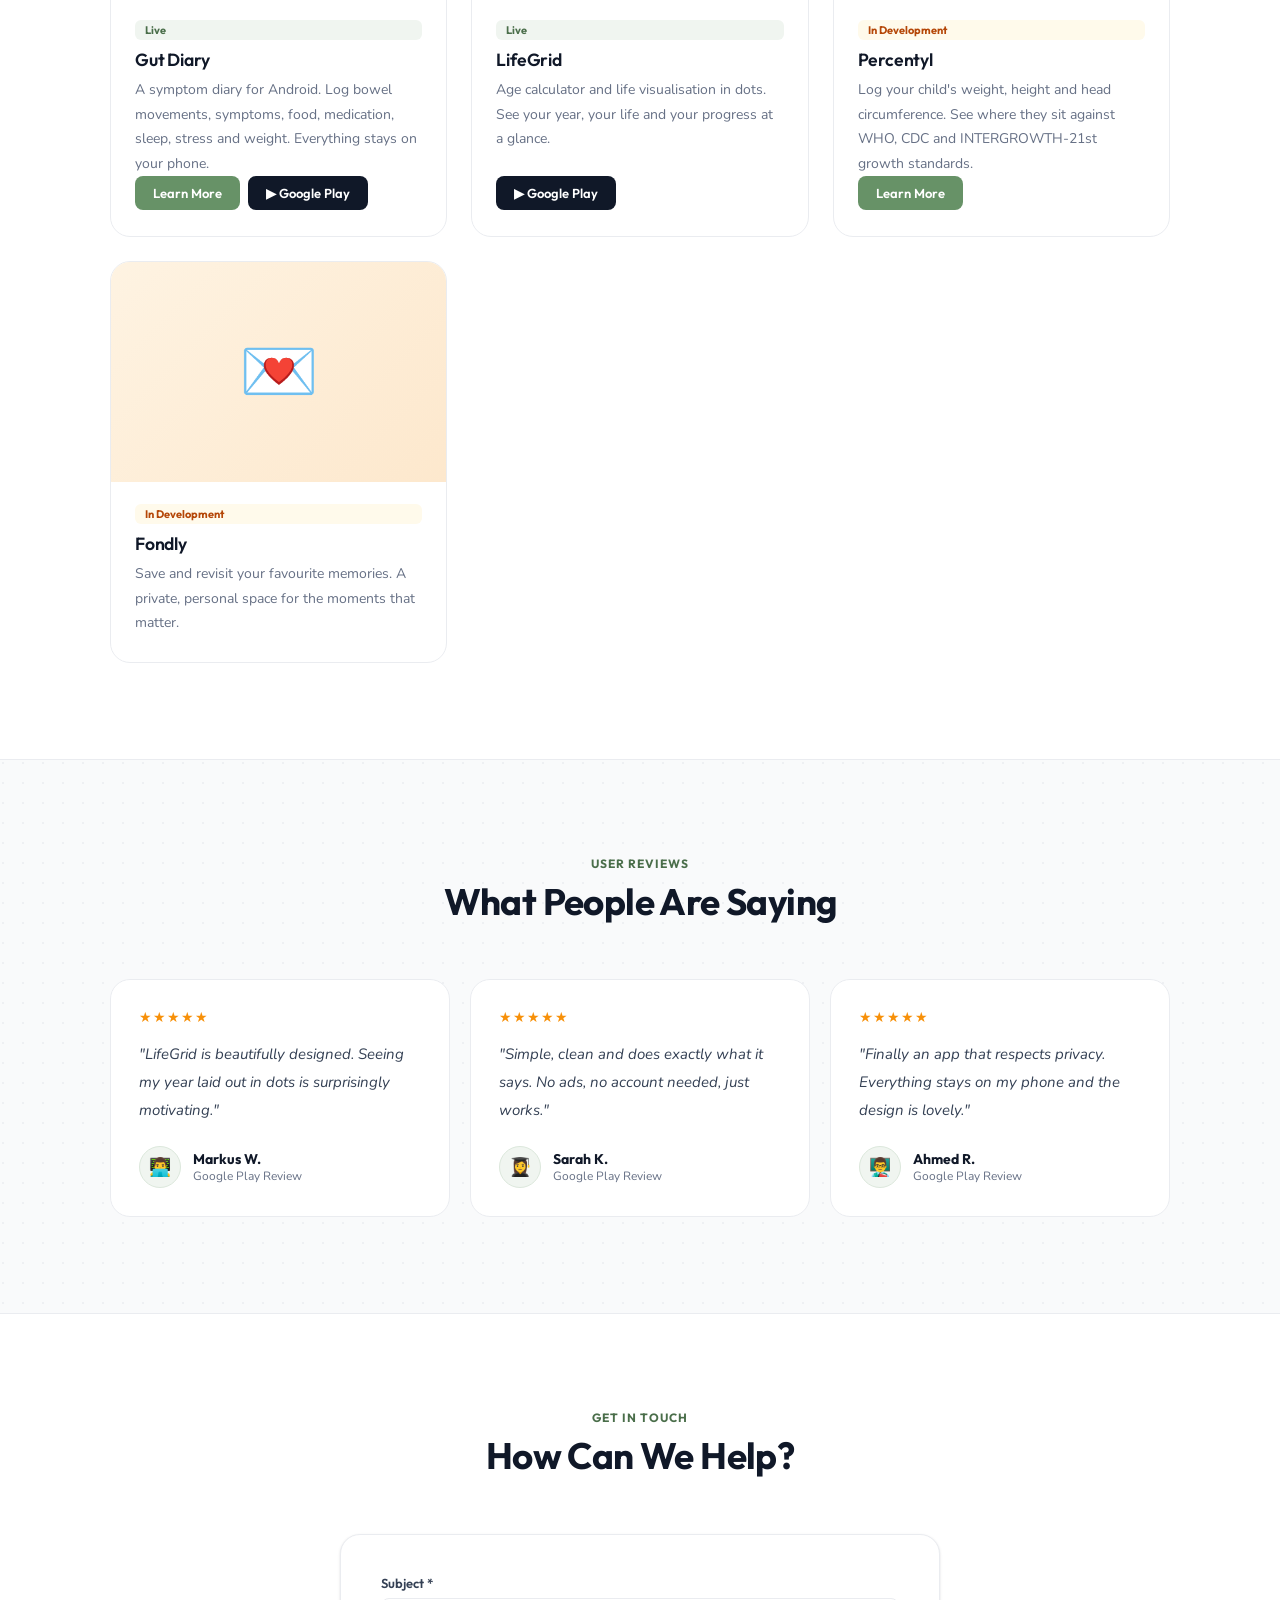
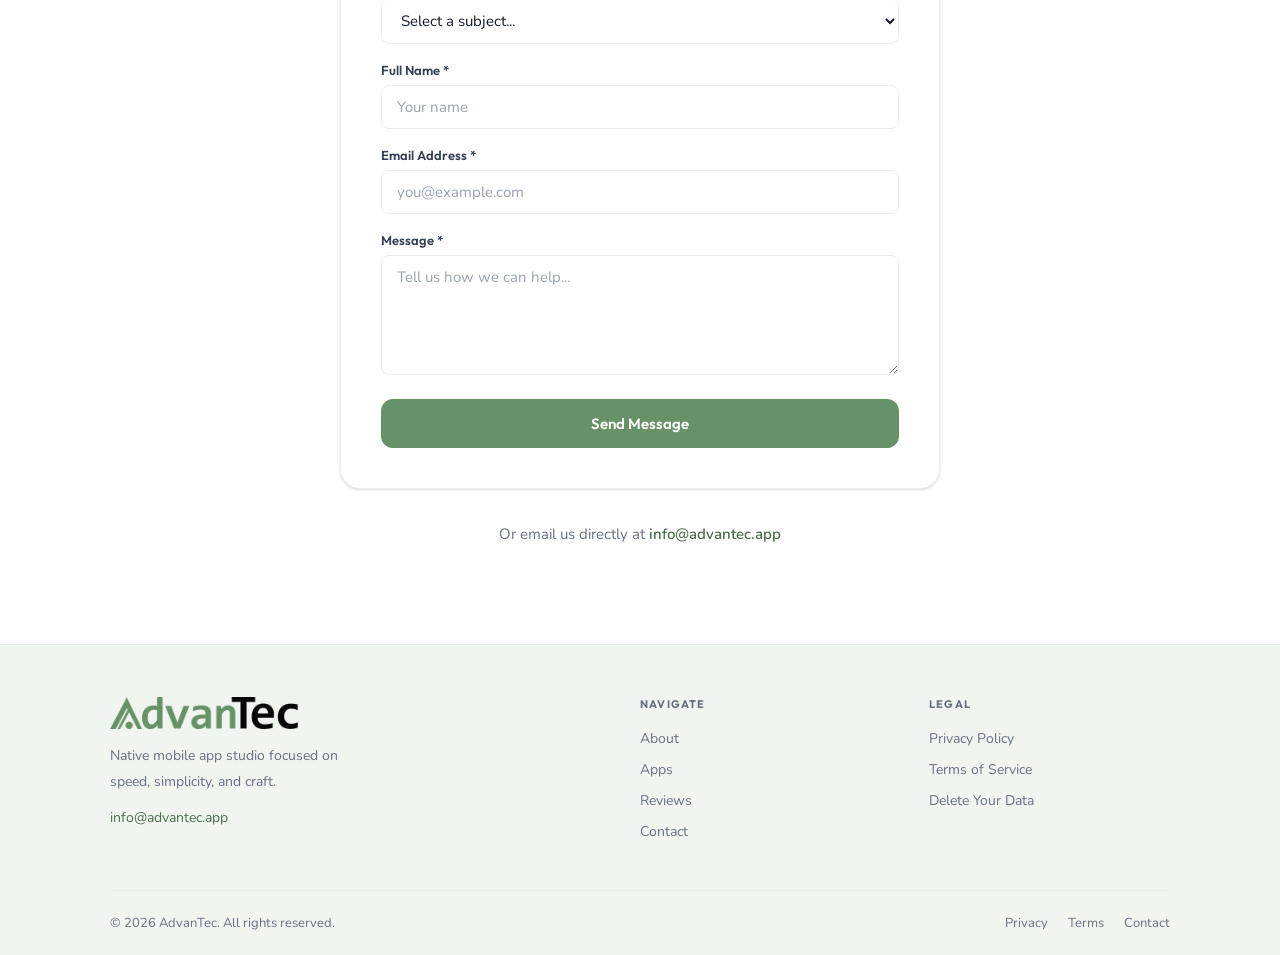
==== commit 0655c631: "cards" ====
--- a/index.html
+++ b/index.html
@@ -113,7 +113,7 @@
 
       <div class="portfolio-card reveal rd1">
         <div class="portfolio-img">
-          <div class="portfolio-img-placeholder" style="background:linear-gradient(135deg,#e8ecf0,#d5dce4);"><img src="/assets/images/gut-diary/icon-192.png" alt="Gut Diary app icon" style="width:80px;height:80px;border-radius:22%;"></div>
+          <img src="/assets/images/gut-diary/icon-192.png" alt="Gut Diary app icon" />
           <div class="portfolio-overlay">
             <a href="https://play.google.com/store/apps/details?id=com.advantec.gutdiary" target="_blank" rel="noopener" class="portfolio-link">View on Play Store</a>
           </div>
@@ -122,14 +122,16 @@
           <div class="portfolio-badge live">Live</div>
           <h3>Gut Diary</h3>
           <p>A symptom diary for Android. Log bowel movements, symptoms, food, medication, sleep, stress and weight. Everything stays on your phone.</p>
-          <a href="/gut-diary/" class="portfolio-store-btn" style="background:var(--green);">Learn More</a>
-          <a href="https://play.google.com/store/apps/details?id=com.advantec.gutdiary" target="_blank" rel="noopener" class="portfolio-store-btn">▶ Google Play</a>
+          <div class="portfolio-btn-row">
+            <a href="/gut-diary/" class="portfolio-store-btn" style="background:var(--green);">Learn More</a>
+            <a href="https://play.google.com/store/apps/details?id=com.advantec.gutdiary" target="_blank" rel="noopener" class="portfolio-store-btn">▶ Google Play</a>
+          </div>
         </div>
       </div>
 
       <div class="portfolio-card reveal rd2">
         <div class="portfolio-img">
-          <div class="portfolio-img-placeholder" style="background:linear-gradient(135deg,#f0f5f0,#dce8dc);"><img src="/assets/images/lifegrid/icon-192.png" alt="LifeGrid app icon" style="width:80px;height:80px;border-radius:22%;"></div>
+          <img src="/assets/images/lifegrid/icon-192.png" alt="LifeGrid app icon" />
           <div class="portfolio-overlay">
             <a href="https://play.google.com/store/apps/details?id=com.lifegrid.timedot.app" target="_blank" rel="noopener" class="portfolio-link">View on Play Store</a>
           </div>
@@ -138,13 +140,15 @@
           <div class="portfolio-badge live">Live</div>
           <h3>LifeGrid</h3>
           <p>Age calculator and life visualisation in dots. See your year, your life and your progress at a glance.</p>
-          <a href="https://play.google.com/store/apps/details?id=com.lifegrid.timedot.app" target="_blank" rel="noopener" class="portfolio-store-btn">▶ Google Play</a>
+          <div class="portfolio-btn-row">
+            <a href="https://play.google.com/store/apps/details?id=com.lifegrid.timedot.app" target="_blank" rel="noopener" class="portfolio-store-btn">▶ Google Play</a>
+          </div>
         </div>
       </div>
 
       <div class="portfolio-card reveal rd3">
         <div class="portfolio-img">
-          <div class="portfolio-img-placeholder" style="background:linear-gradient(135deg,#FFF0ED,#FFE0D9);"><img src="/assets/images/percentyl/icon-192.png" alt="Percentyl app icon" style="width:80px;height:80px;border-radius:22%;"></div>
+          <img src="/assets/images/percentyl/icon-192.png" alt="Percentyl app icon" />
           <div class="portfolio-overlay">
             <span class="portfolio-link">Coming Soon</span>
           </div>
@@ -153,7 +157,9 @@
           <div class="portfolio-badge soon">In Development</div>
           <h3>Percentyl</h3>
           <p>Log your child's weight, height and head circumference. See where they sit against WHO, CDC and INTERGROWTH-21st growth standards.</p>
-          <a href="/percentyl/" class="portfolio-store-btn" style="background:var(--green);">Learn More</a>
+          <div class="portfolio-btn-row">
+            <a href="/percentyl/" class="portfolio-store-btn" style="background:var(--green);">Learn More</a>
+          </div>
         </div>
       </div>
 
@@ -168,6 +174,7 @@
           <div class="portfolio-badge soon">In Development</div>
           <h3>Fondly</h3>
           <p>Save and revisit your favourite memories. A private, personal space for the moments that matter.</p>
+          <div class="portfolio-btn-row"></div>
         </div>
       </div>
 
--- a/assets/css/style.css
+++ b/assets/css/style.css
@@ -150,7 +150,7 @@
 
 /* PORTFOLIO */
 .portfolio-grid { display: grid; grid-template-columns: repeat(3, 1fr); gap: 24px; }
-.portfolio-card { background: #fff; border: 1px solid var(--border); border-radius: 20px; overflow: hidden; transition: var(--ease); }
+.portfolio-card { background: #fff; border: 1px solid var(--border); border-radius: 20px; overflow: hidden; transition: var(--ease); display: flex; flex-direction: column; }
 .portfolio-card:hover { border-color: var(--green-100); box-shadow: var(--shadow-xl); transform: translateY(-4px); }
 .portfolio-img { position: relative; overflow: hidden; height: 220px; }
 .portfolio-img img { width: 100%; height: 100%; object-fit: cover; display: block; transition: transform 0.4s ease; }
@@ -160,12 +160,14 @@
 .portfolio-card:hover .portfolio-overlay { opacity: 1; }
 .portfolio-link { color: #fff; font-family: var(--font-h); font-size: 14px; font-weight: 700; padding: 10px 22px; border: 2px solid rgba(255,255,255,0.6); border-radius: 8px; transition: var(--ease); }
 .portfolio-link:hover { background: rgba(255,255,255,0.15); }
-.portfolio-info { padding: 22px 24px 26px; }
+.portfolio-info { padding: 22px 24px 26px; display: flex; flex-direction: column; flex: 1; }
+.portfolio-info p { flex: 1; }
+.portfolio-btn-row { display: flex; gap: 8px; flex-wrap: wrap; margin-top: auto; }
 .portfolio-badge { display: inline-block; font-size: 11px; font-weight: 700; font-family: var(--font-h); padding: 3px 10px; border-radius: 6px; margin-bottom: 10px; }
 .portfolio-badge.live { background: var(--green-50); color: var(--green-dark); }
 .portfolio-badge.soon { background: #FFFAEB; color: #B54708; }
 .portfolio-info h3 { font-size: 1.1rem; margin-bottom: 8px; }
-.portfolio-info p { font-size: 14px; line-height: 1.75; margin-bottom: 18px; }
+.portfolio-info p { font-size: 14px; line-height: 1.75; margin-bottom: 0; }
 .portfolio-store-btn { display: inline-flex; align-items: center; gap: 8px; background: var(--gray-900); color: #fff; border: none; border-radius: 8px; padding: 9px 18px; font-family: var(--font-h); font-size: 13px; font-weight: 600; transition: var(--ease); }
 .portfolio-store-btn:hover { background: var(--green-dark); transform: translateY(-1px); box-shadow: 0 4px 12px rgba(103,146,103,0.3); }
 
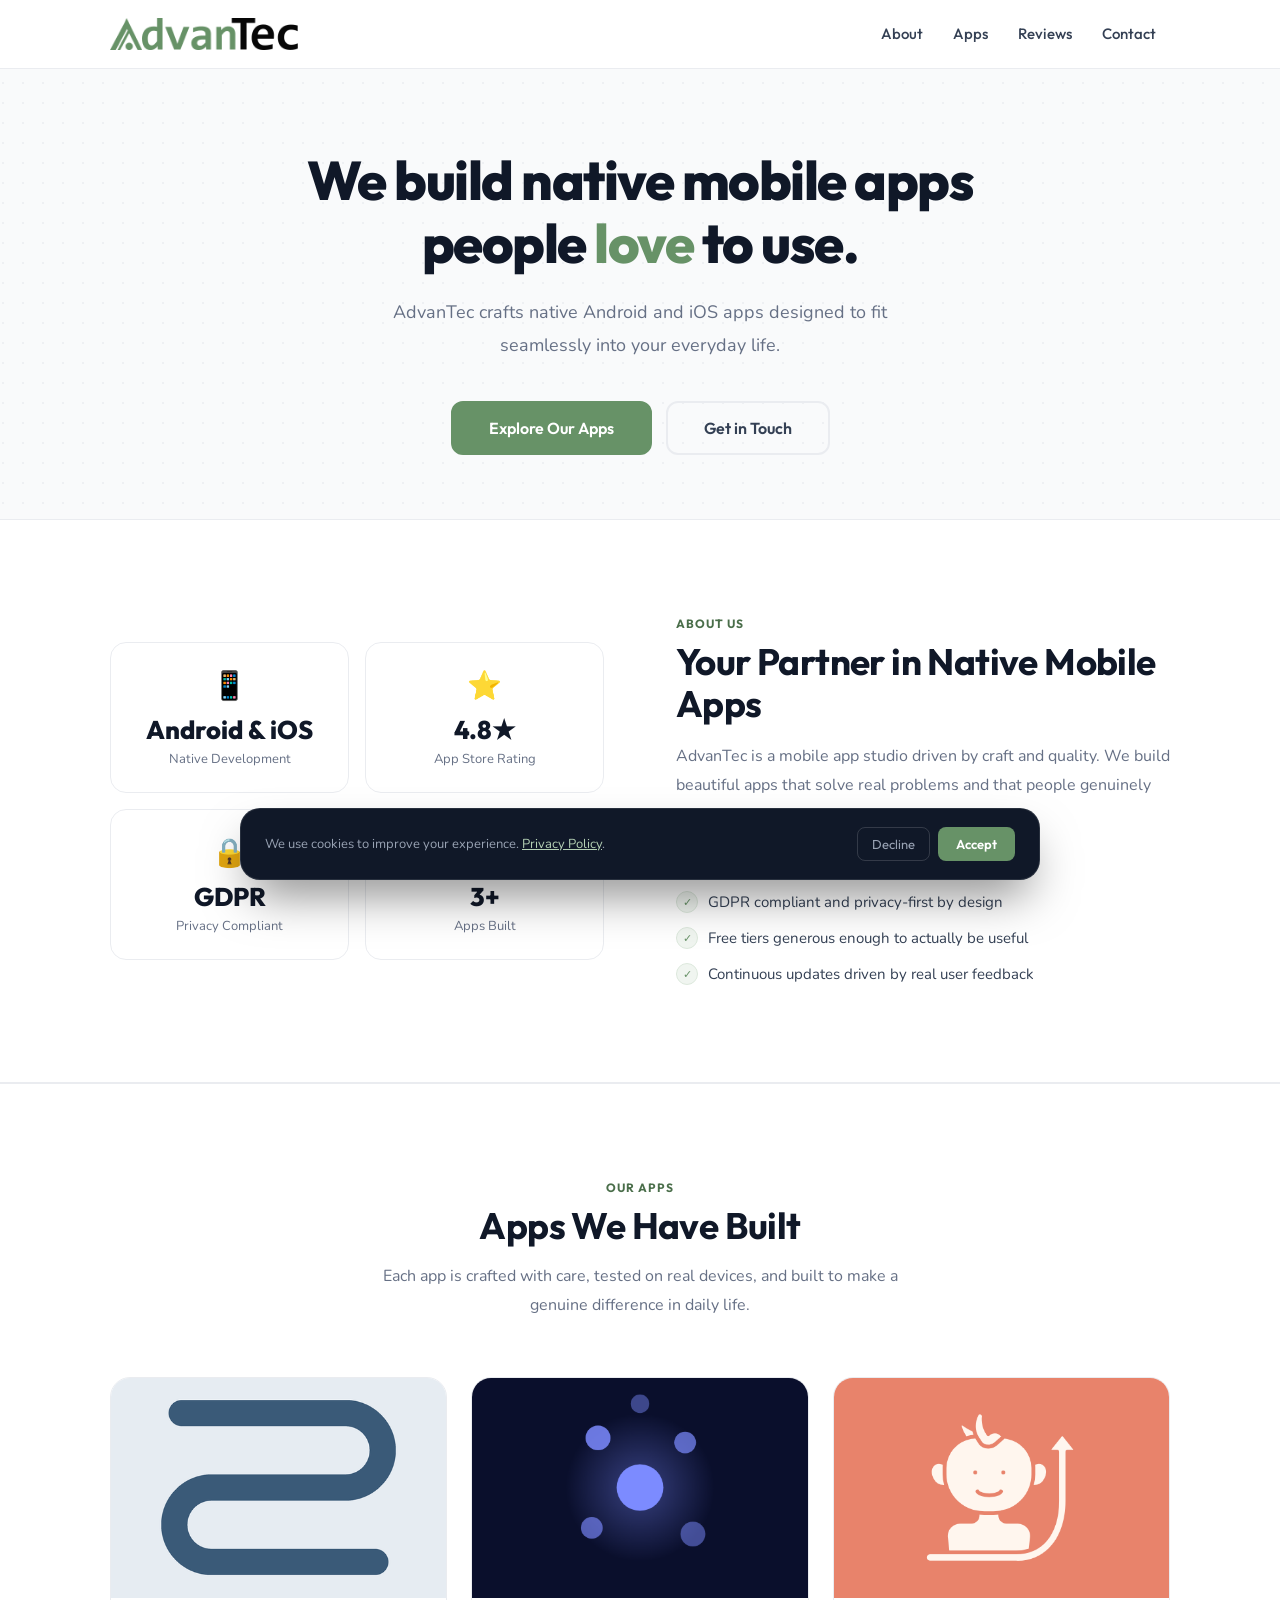
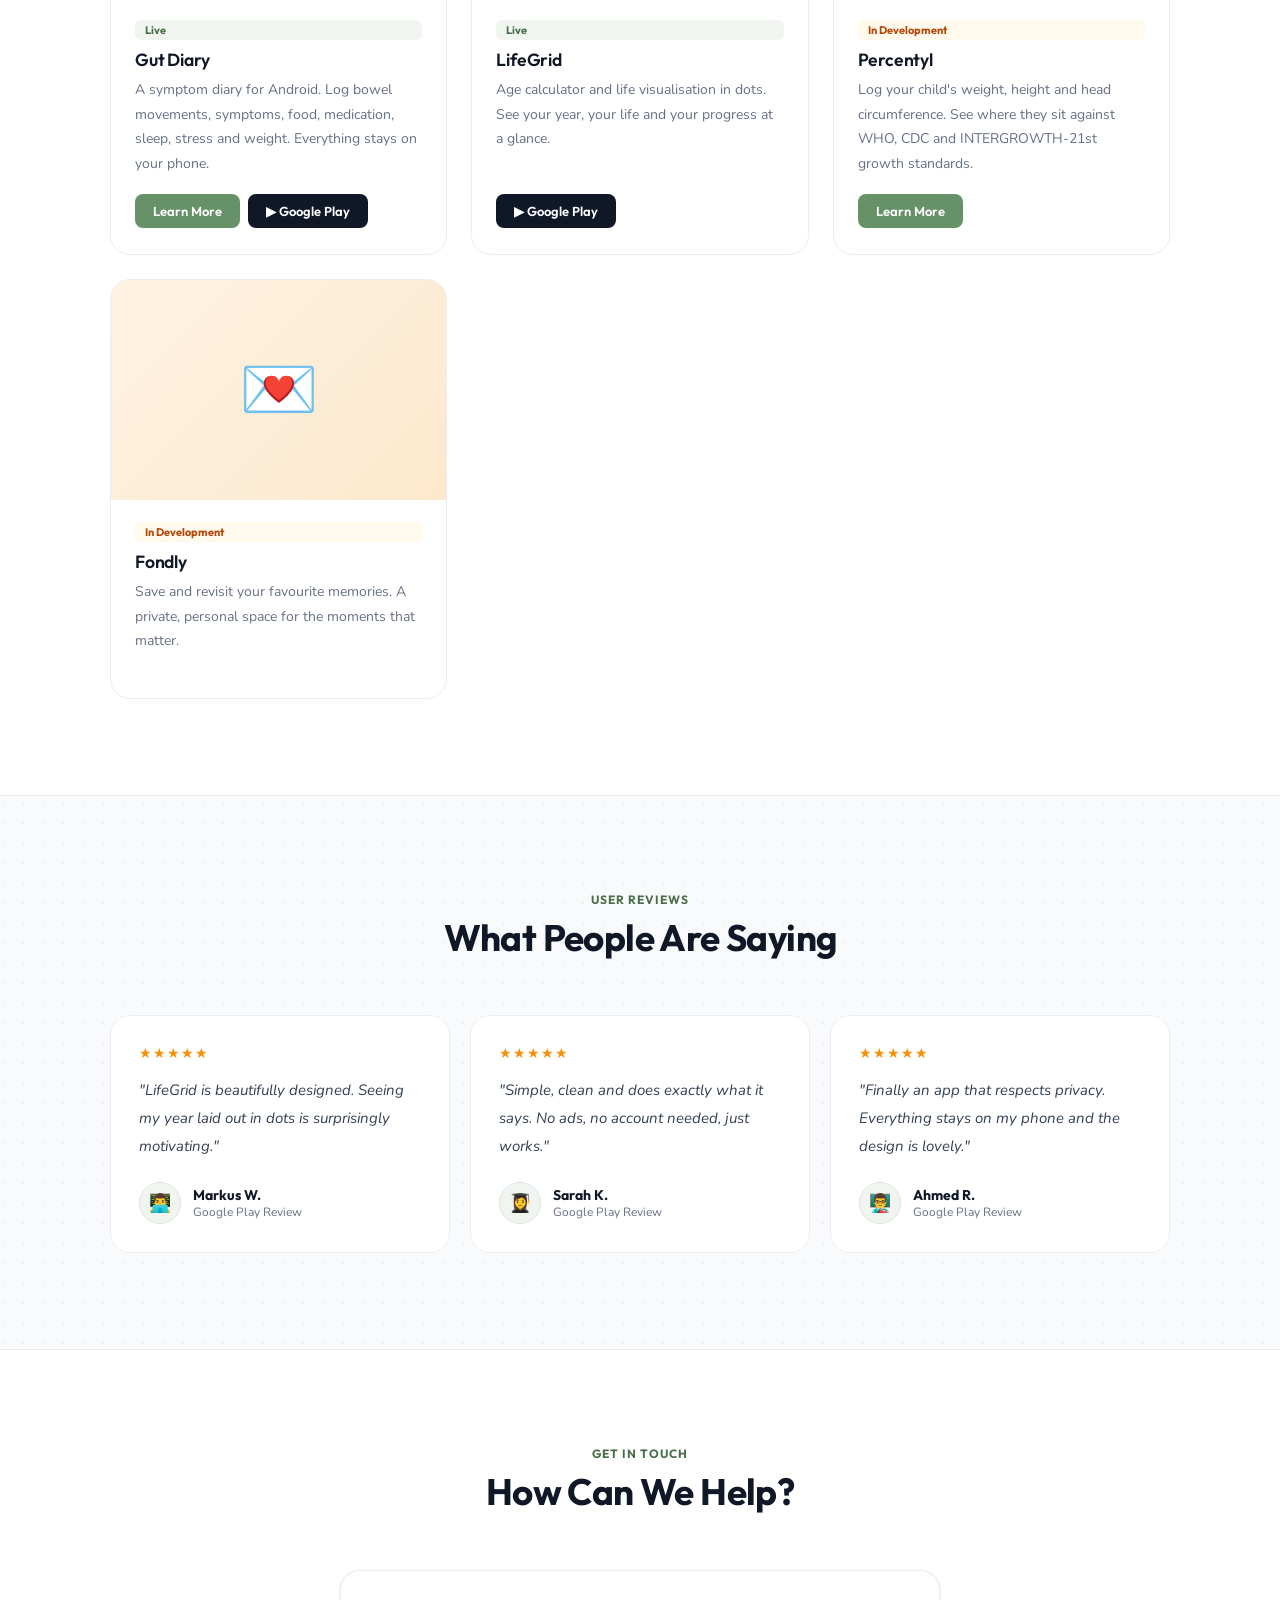
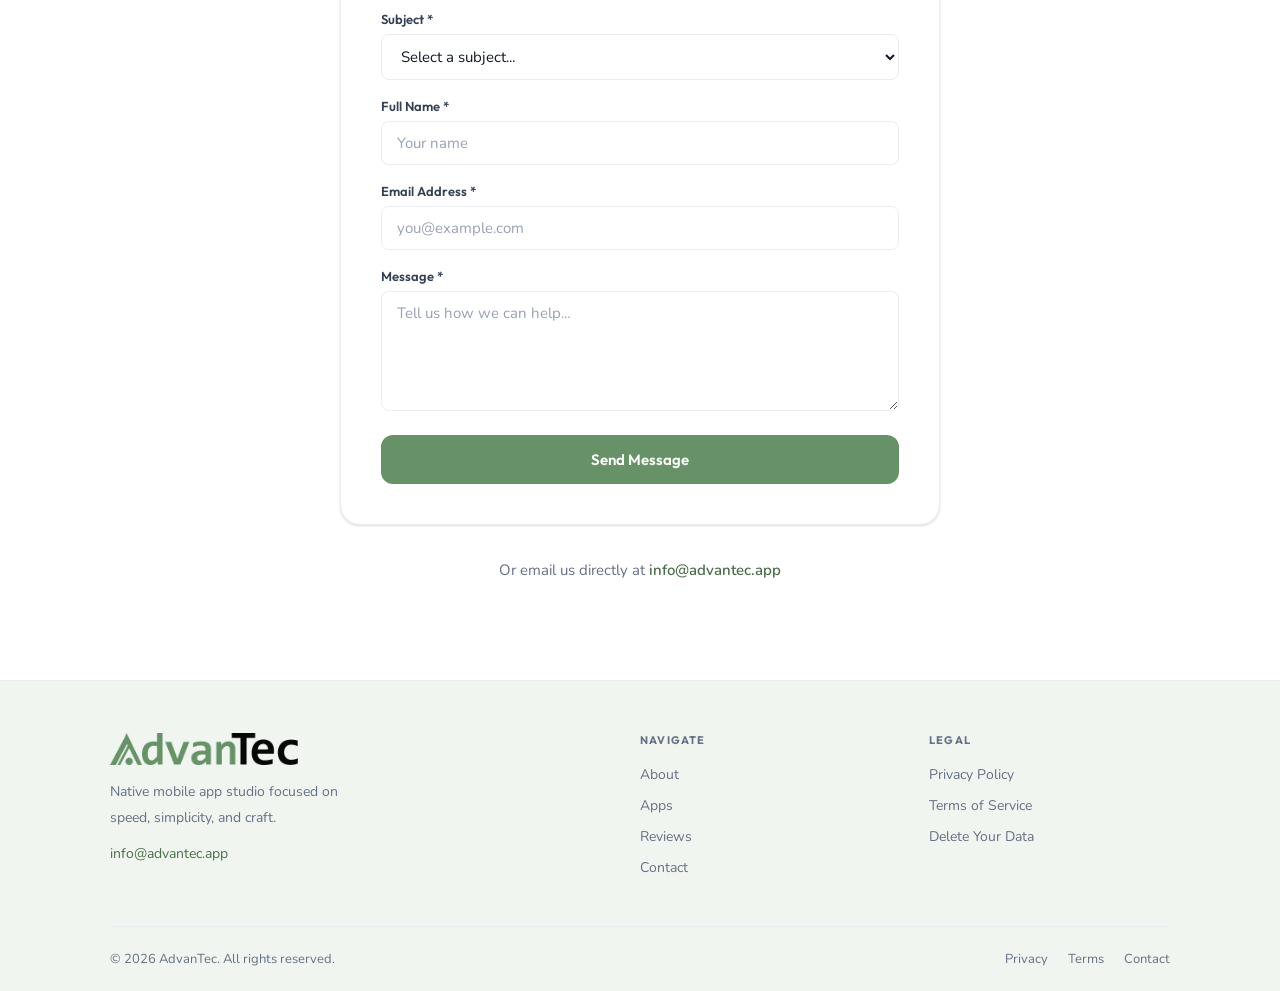
==== commit b6399a8c: "cards" ====
--- a/index.html
+++ b/index.html
@@ -113,7 +113,7 @@
 
       <div class="portfolio-card reveal rd1">
         <div class="portfolio-img">
-          <img src="/assets/images/gut-diary/icon-192.png" alt="Gut Diary app icon" />
+          <img src="/assets/images/gut-diary/icon-512.png" alt="Gut Diary app icon" />
           <div class="portfolio-overlay">
             <a href="https://play.google.com/store/apps/details?id=com.advantec.gutdiary" target="_blank" rel="noopener" class="portfolio-link">View on Play Store</a>
           </div>
@@ -131,7 +131,7 @@
 
       <div class="portfolio-card reveal rd2">
         <div class="portfolio-img">
-          <img src="/assets/images/lifegrid/icon-192.png" alt="LifeGrid app icon" />
+          <img src="/assets/images/lifegrid/icon-512.png" alt="LifeGrid app icon" />
           <div class="portfolio-overlay">
             <a href="https://play.google.com/store/apps/details?id=com.lifegrid.timedot.app" target="_blank" rel="noopener" class="portfolio-link">View on Play Store</a>
           </div>
@@ -148,7 +148,7 @@
 
       <div class="portfolio-card reveal rd3">
         <div class="portfolio-img">
-          <img src="/assets/images/percentyl/icon-192.png" alt="Percentyl app icon" />
+          <img src="/assets/images/percentyl/icon-512.png" alt="Percentyl app icon" />
           <div class="portfolio-overlay">
             <span class="portfolio-link">Coming Soon</span>
           </div>
--- a/assets/css/style.css
+++ b/assets/css/style.css
@@ -161,8 +161,7 @@
 .portfolio-link { color: #fff; font-family: var(--font-h); font-size: 14px; font-weight: 700; padding: 10px 22px; border: 2px solid rgba(255,255,255,0.6); border-radius: 8px; transition: var(--ease); }
 .portfolio-link:hover { background: rgba(255,255,255,0.15); }
 .portfolio-info { padding: 22px 24px 26px; display: flex; flex-direction: column; flex: 1; }
-.portfolio-info p { flex: 1; }
-.portfolio-btn-row { display: flex; gap: 8px; flex-wrap: wrap; margin-top: auto; }
+.portfolio-btn-row { display: flex; gap: 8px; flex-wrap: wrap; margin-top: auto; padding-top: 18px; }
 .portfolio-badge { display: inline-block; font-size: 11px; font-weight: 700; font-family: var(--font-h); padding: 3px 10px; border-radius: 6px; margin-bottom: 10px; }
 .portfolio-badge.live { background: var(--green-50); color: var(--green-dark); }
 .portfolio-badge.soon { background: #FFFAEB; color: #B54708; }
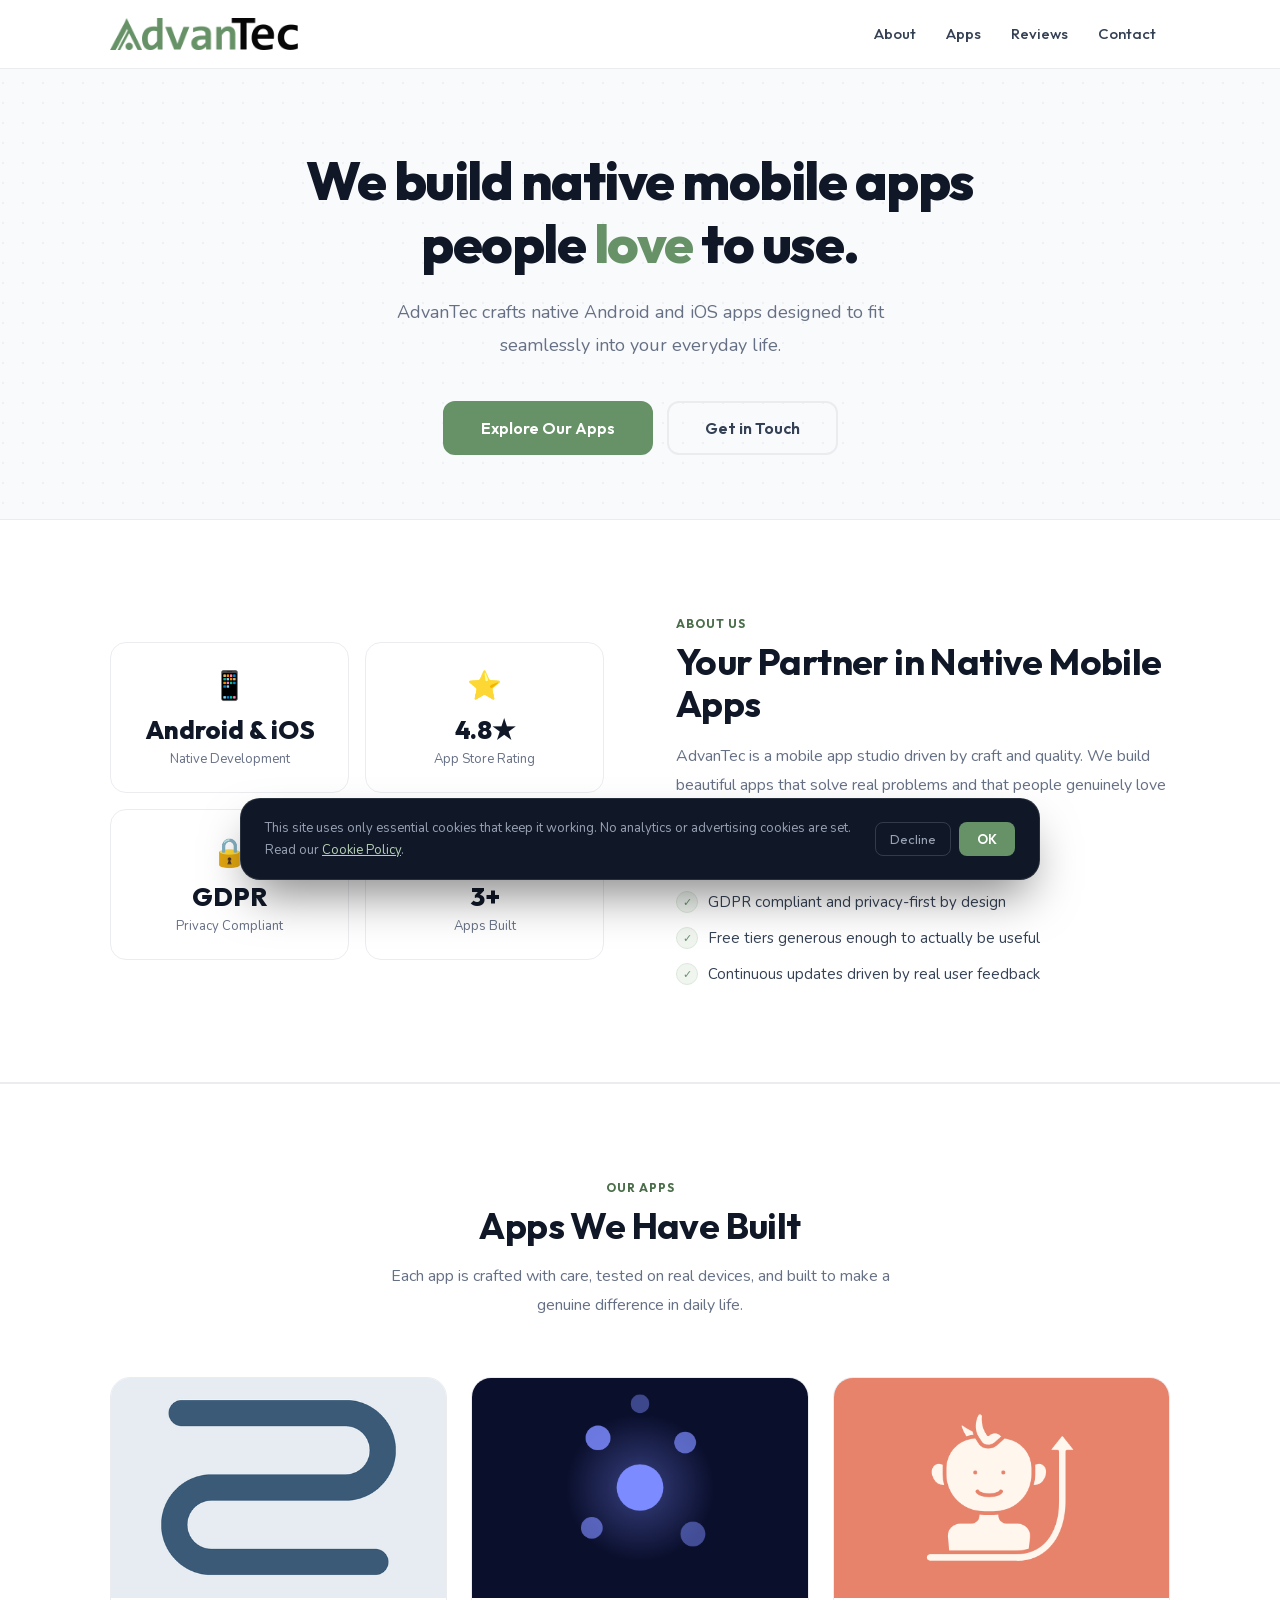
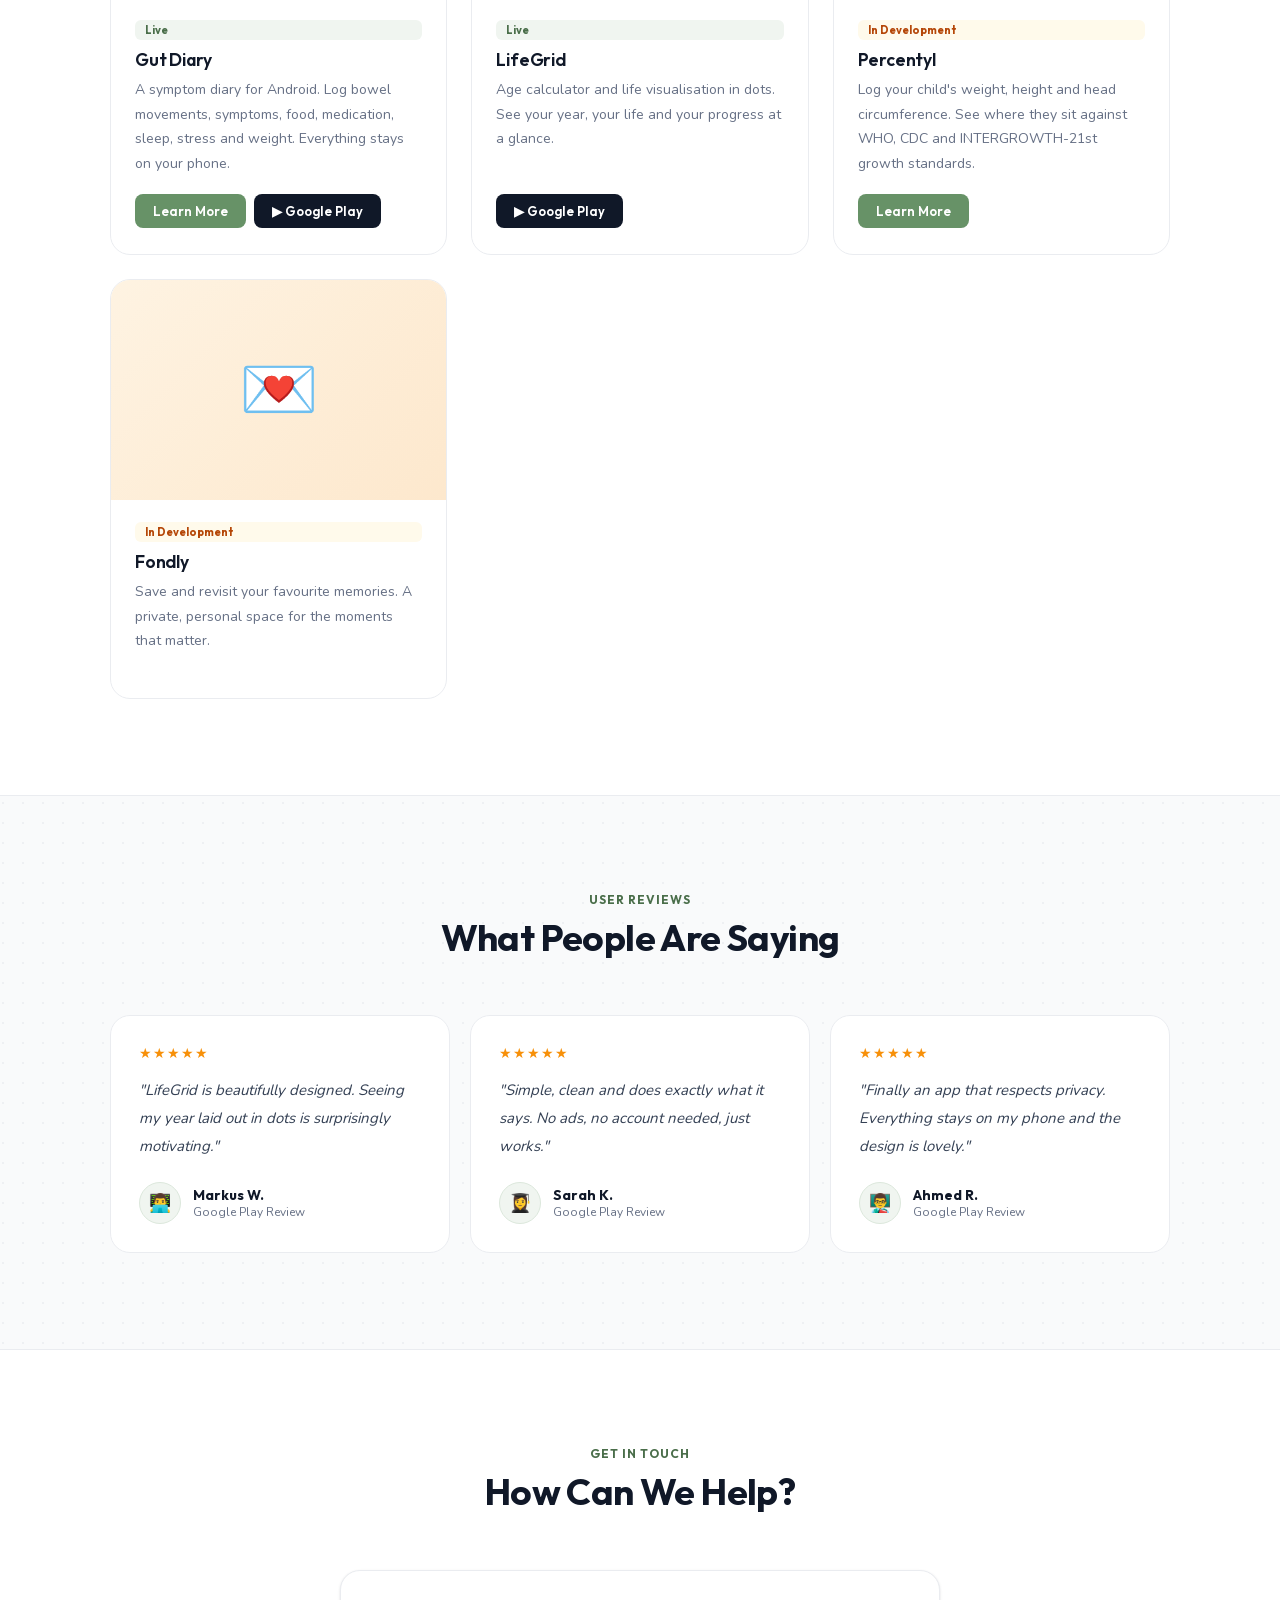
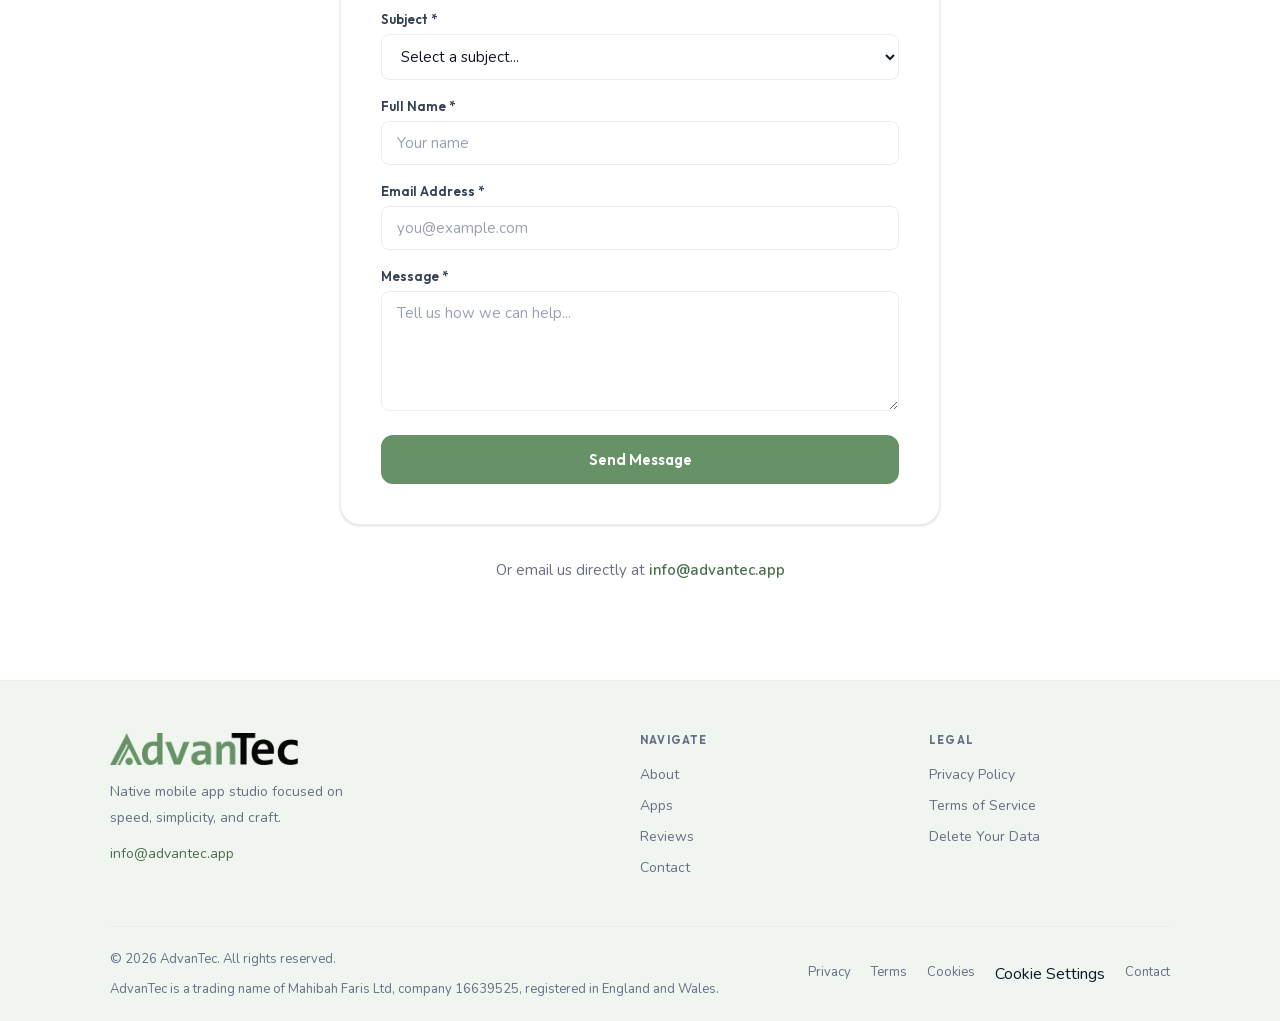
==== commit dc72a07f: "companylinked" ====
--- a/index.html
+++ b/index.html
@@ -287,10 +287,15 @@
       </div>
     </div>
     <div class="footer-bottom">
-      <p>&copy; 2026 AdvanTec. All rights reserved.</p>
+      <div>
+        <p>&copy; 2026 AdvanTec. All rights reserved.</p>
+        <p class="footer-entity">AdvanTec is a trading name of Mahibah Faris Ltd, company 16639525, registered in England and Wales.</p>
+      </div>
       <div class="footer-links">
         <a href="privacy.html">Privacy</a>
         <a href="terms.html">Terms</a>
+        <a href="cookies.html">Cookies</a>
+        <button class="cookie-settings-link">Cookie Settings</button>
         <a href="#contact">Contact</a>
       </div>
     </div>
@@ -298,10 +303,10 @@
 </footer>
 
 <div class="cookie-banner hidden" id="cookie-banner">
-  <p class="cookie-text">We use cookies to improve your experience. <a href="privacy.html">Privacy Policy</a>.</p>
+  <p class="cookie-text">This site uses only essential cookies that keep it working. No analytics or advertising cookies are set. Read our <a href="cookies.html">Cookie Policy</a>.</p>
   <div class="cookie-actions">
     <button class="cookie-decline" id="cookie-decline">Decline</button>
-    <button class="cookie-accept" id="cookie-accept">Accept</button>
+    <button class="cookie-accept" id="cookie-accept">OK</button>
   </div>
 </div>
 <button class="back-to-top" id="back-to-top" aria-label="Back to top">↑</button>
--- a/assets/css/style.css
+++ b/assets/css/style.css
@@ -1,4 +1,17 @@
-@import url('https://fonts.googleapis.com/css2?family=Outfit:wght@300;400;500;600;700;800;900&family=Nunito:wght@300;400;500;600&display=swap');
+@font-face {
+  font-family: 'Outfit';
+  font-style: normal;
+  font-weight: 300 900;
+  font-display: swap;
+  src: url('../fonts/outfit.woff2') format('woff2');
+}
+@font-face {
+  font-family: 'Nunito';
+  font-style: normal;
+  font-weight: 300 600;
+  font-display: swap;
+  src: url('../fonts/nunito.woff2') format('woff2');
+}
 
 :root {
   --green:      #679267;
@@ -209,6 +222,8 @@
 .footer-links { display: flex; gap: 20px; }
 .footer-links a { font-size: 13px; color: var(--gray-500); transition: color var(--ease); }
 .footer-links a:hover { color: var(--green-dark); }
+.footer-entity { font-size: 12px; color: var(--gray-400); margin-top: 6px; }
+.footer-links .cookie-settings-link { cursor: pointer; background: none; border: none; font: inherit; color: inherit; padding: 0; }
 
 /* COOKIE */
 .cookie-banner { position: fixed; bottom: 20px; left: 50%; transform: translateX(-50%); width: calc(100% - 40px); max-width: 800px; background: var(--gray-900); border: 1px solid rgba(255,255,255,.1); border-radius: var(--r-lg); padding: 18px 24px; display: flex; align-items: center; gap: 20px; box-shadow: 0 24px 48px -12px rgba(0,0,0,.5); z-index: 9999; flex-wrap: wrap; animation: slideUp .4s ease both; }
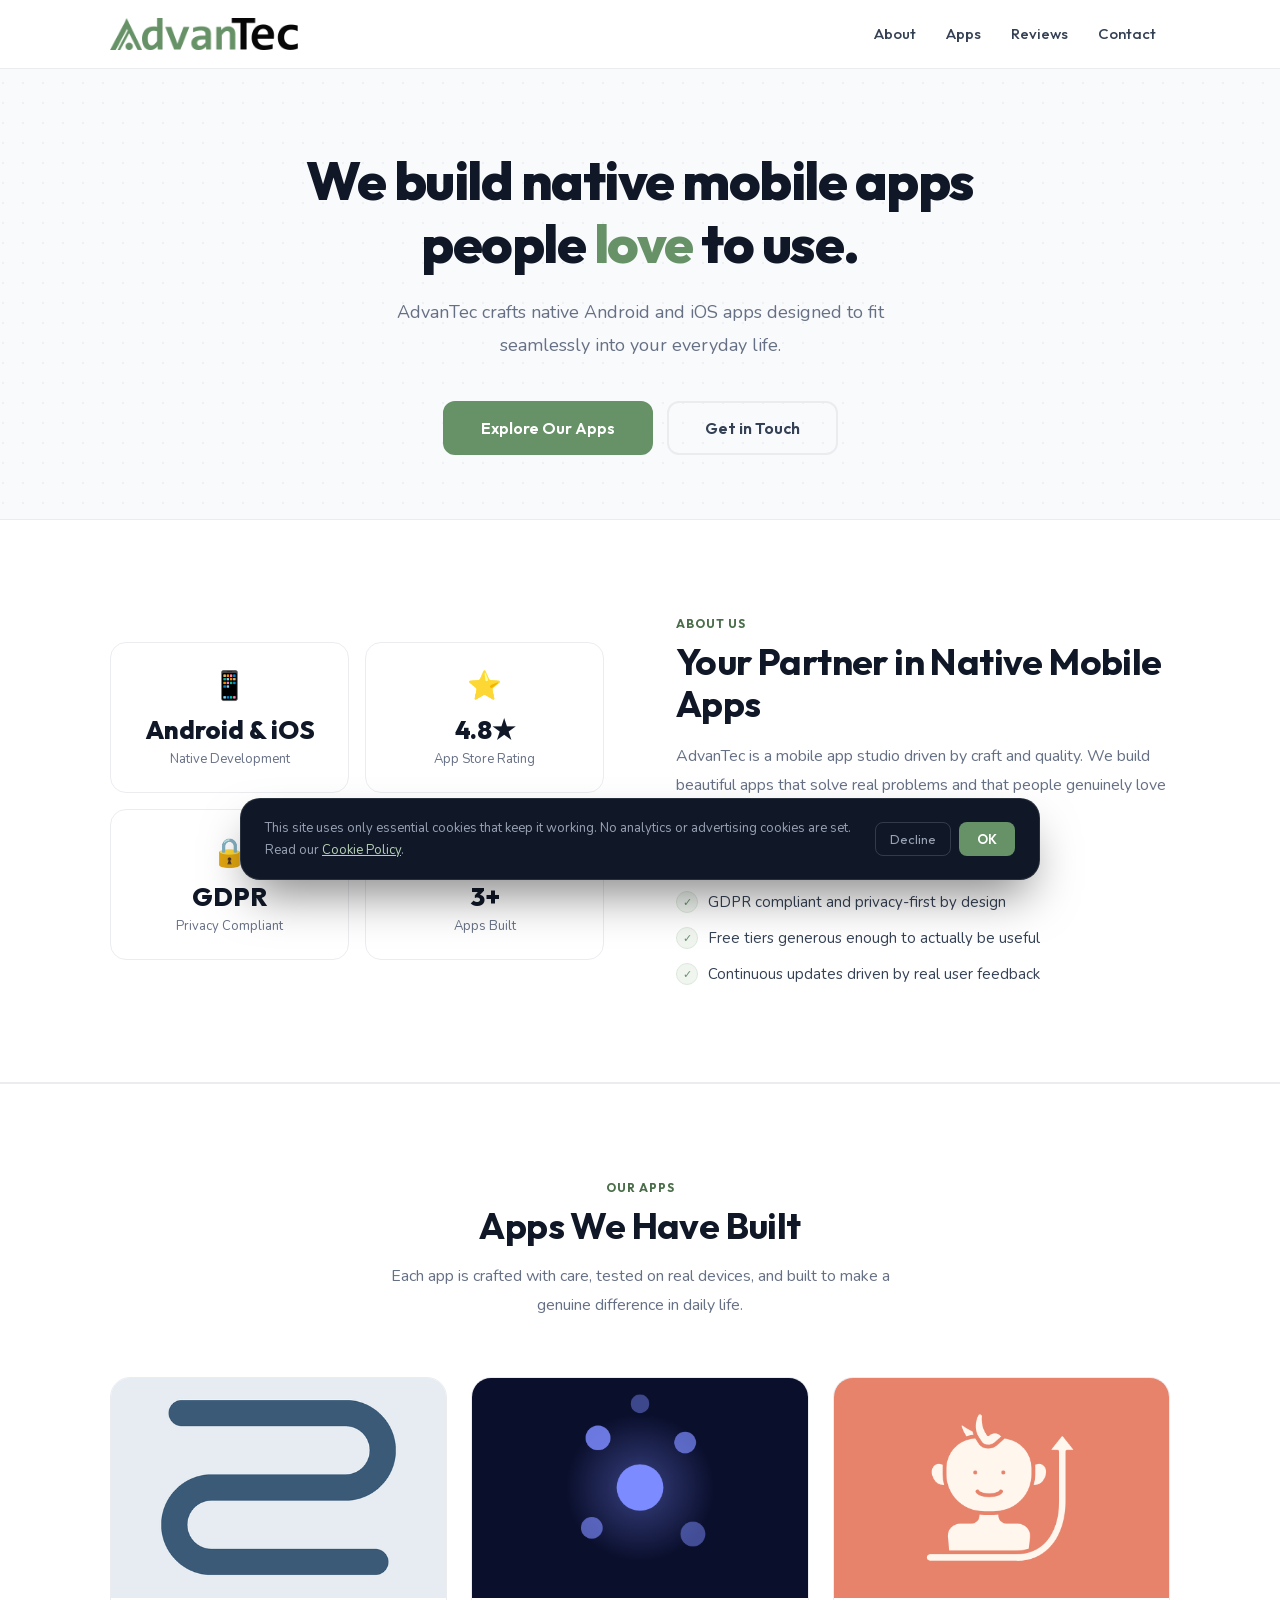
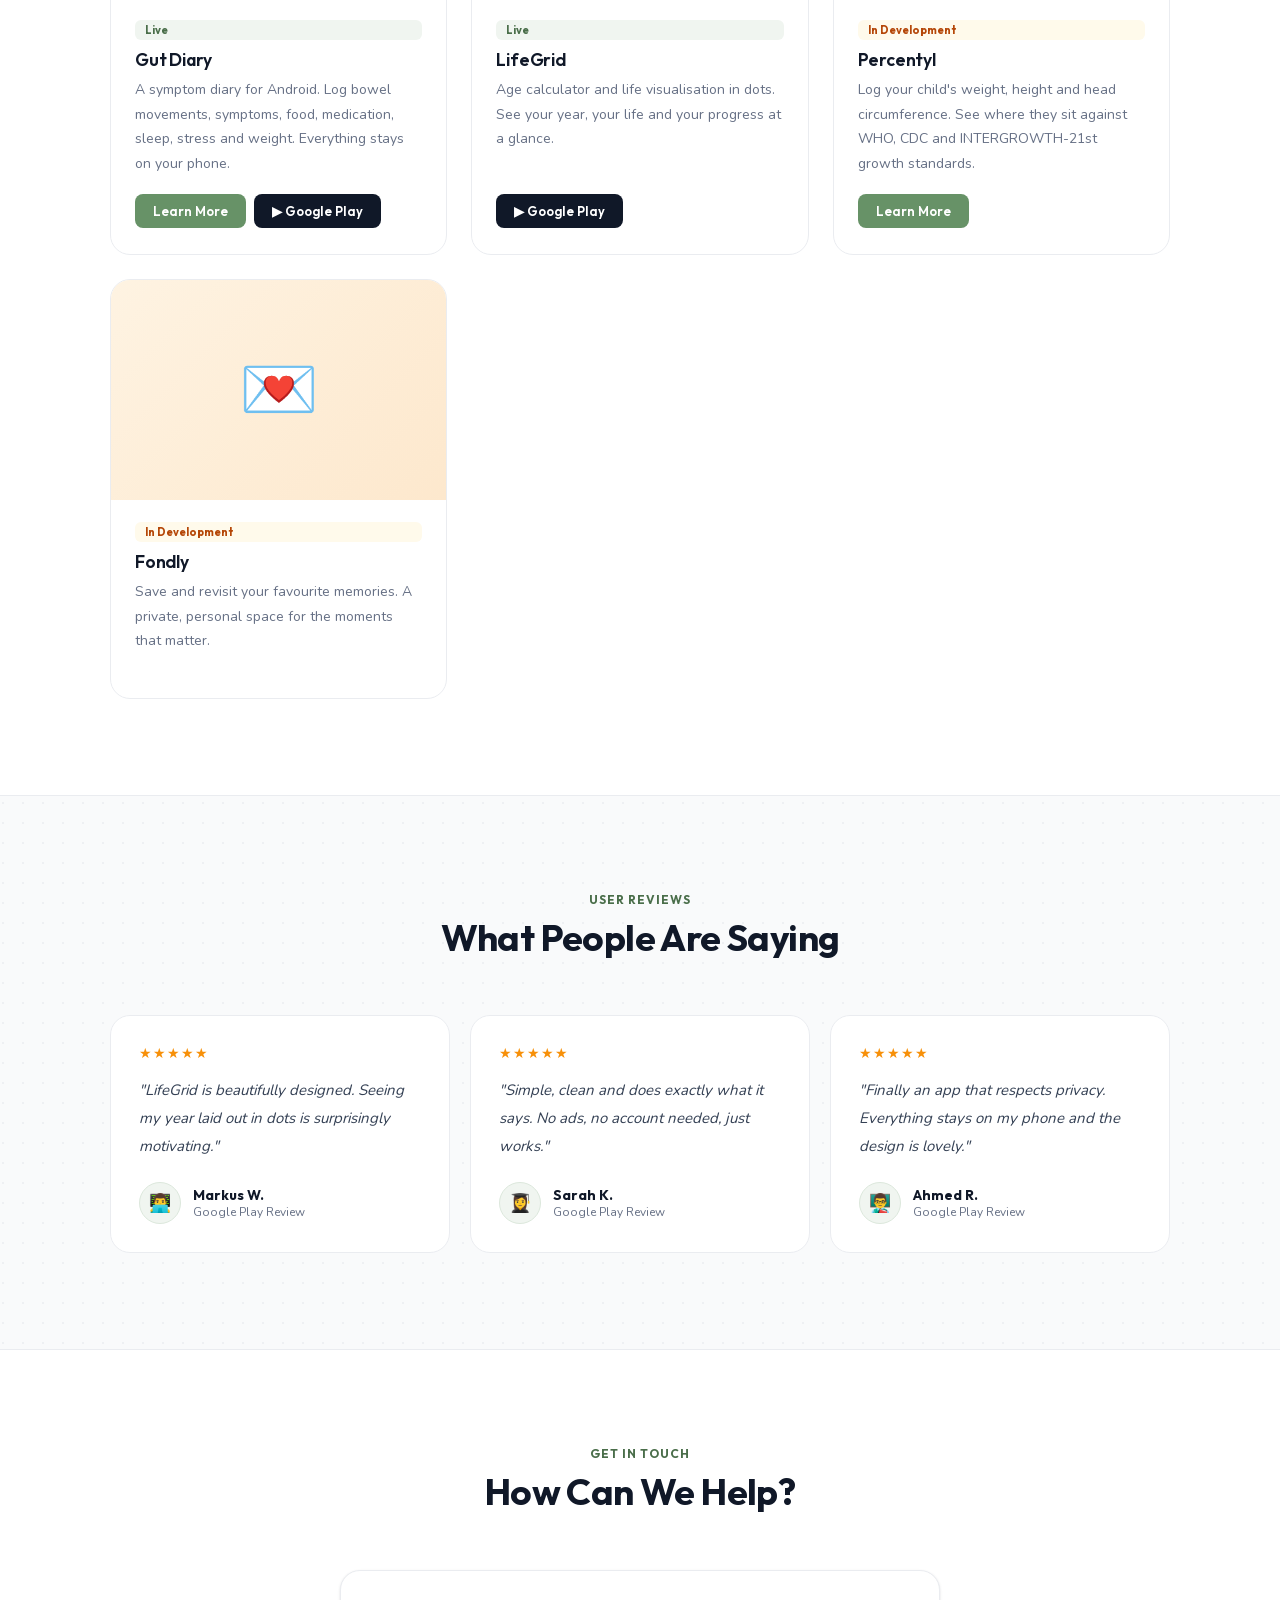
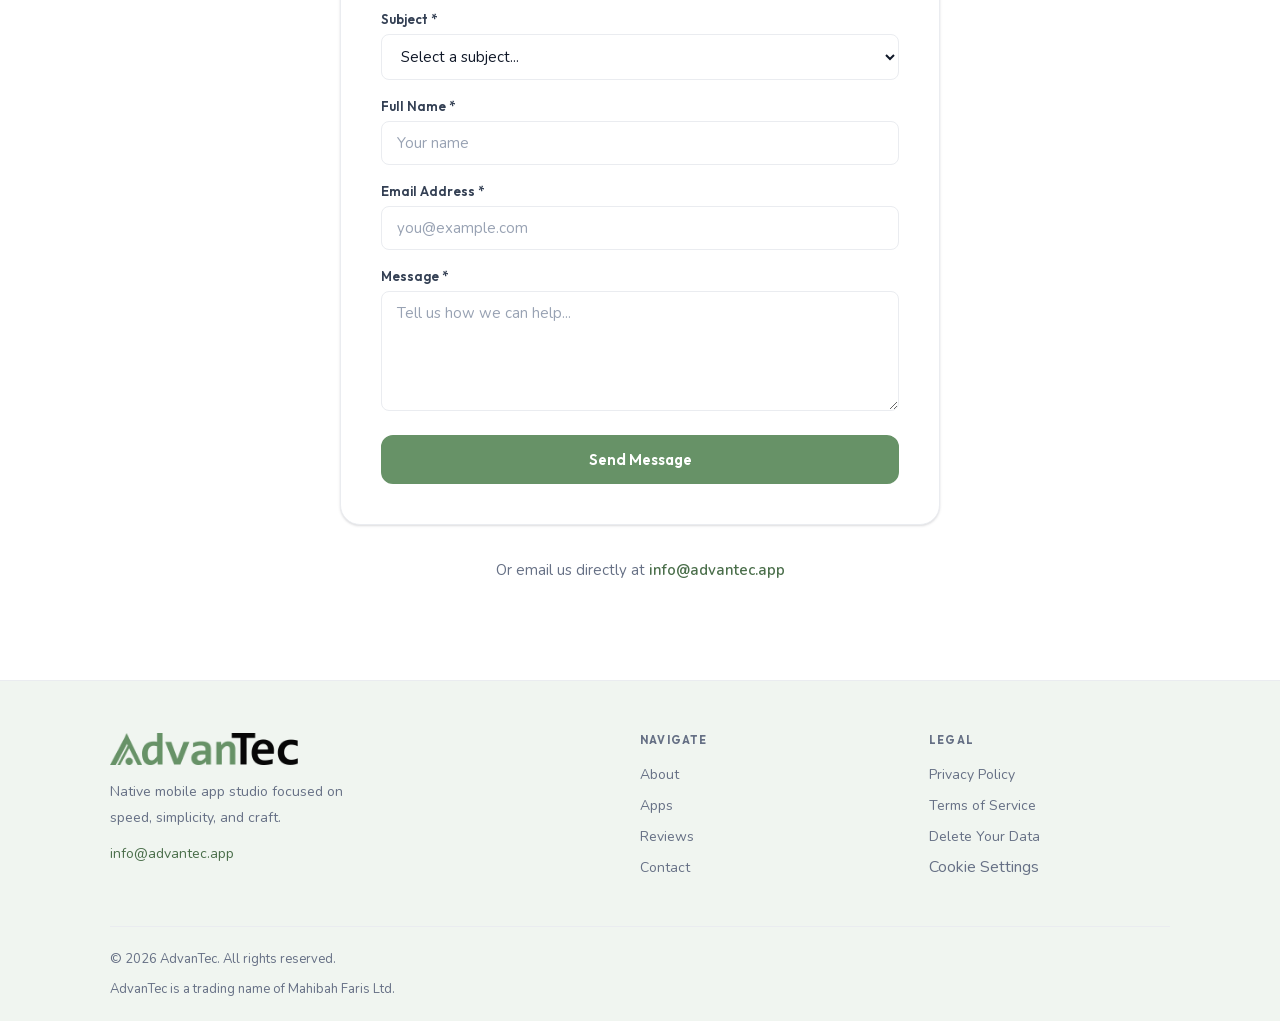
==== commit 1dfb0489: "privacy polciy" ====
--- a/index.html
+++ b/index.html
@@ -283,20 +283,14 @@
           <li><a href="privacy.html">Privacy Policy</a></li>
           <li><a href="terms.html">Terms of Service</a></li>
           <li><a href="delete-data.html">Delete Your Data</a></li>
+          <li><button class="cookie-settings-link">Cookie Settings</button></li>
         </ul>
       </div>
     </div>
     <div class="footer-bottom">
       <div>
         <p>&copy; 2026 AdvanTec. All rights reserved.</p>
-        <p class="footer-entity">AdvanTec is a trading name of Mahibah Faris Ltd, company 16639525, registered in England and Wales.</p>
-      </div>
-      <div class="footer-links">
-        <a href="privacy.html">Privacy</a>
-        <a href="terms.html">Terms</a>
-        <a href="cookies.html">Cookies</a>
-        <button class="cookie-settings-link">Cookie Settings</button>
-        <a href="#contact">Contact</a>
+        <p class="footer-entity">AdvanTec is a trading name of Mahibah Faris Ltd.</p>
       </div>
     </div>
   </div>
--- a/assets/css/style.css
+++ b/assets/css/style.css
@@ -215,15 +215,15 @@
 .footer-email-link:hover { color: var(--green); }
 .footer-col h5 { font-family: var(--font-h); font-size: 11px; font-weight: 700; color: var(--muted); text-transform: uppercase; letter-spacing: 1.2px; margin-bottom: 16px; }
 .footer-col ul { display: flex; flex-direction: column; gap: 9px; }
-.footer-col ul a { font-size: 14px; color: var(--gray-500); transition: color var(--ease); }
-.footer-col ul a:hover { color: var(--green-dark); }
-.footer-bottom { border-top: 1px solid var(--border); padding: 20px 0; display: flex; justify-content: space-between; align-items: center; flex-wrap: wrap; gap: 12px; }
+.footer-col ul a, .footer-col ul button.cookie-settings-link { font-size: 14px; color: var(--gray-500); transition: color var(--ease); }
+.footer-col ul a:hover, .footer-col ul button.cookie-settings-link:hover { color: var(--green-dark); }
+.footer-col ul button.cookie-settings-link { cursor: pointer; background: none; border: none; font: inherit; padding: 0; text-align: left; }
+.footer-bottom { border-top: 1px solid var(--border); padding: 20px 0; display: flex; justify-content: space-between; align-items: flex-end; flex-wrap: wrap; gap: 12px; }
 .footer-bottom p { font-size: 13px; color: var(--muted); }
 .footer-links { display: flex; gap: 20px; }
 .footer-links a { font-size: 13px; color: var(--gray-500); transition: color var(--ease); }
 .footer-links a:hover { color: var(--green-dark); }
 .footer-entity { font-size: 12px; color: var(--gray-400); margin-top: 6px; }
-.footer-links .cookie-settings-link { cursor: pointer; background: none; border: none; font: inherit; color: inherit; padding: 0; }
 
 /* COOKIE */
 .cookie-banner { position: fixed; bottom: 20px; left: 50%; transform: translateX(-50%); width: calc(100% - 40px); max-width: 800px; background: var(--gray-900); border: 1px solid rgba(255,255,255,.1); border-radius: var(--r-lg); padding: 18px 24px; display: flex; align-items: center; gap: 20px; box-shadow: 0 24px 48px -12px rgba(0,0,0,.5); z-index: 9999; flex-wrap: wrap; animation: slideUp .4s ease both; }
